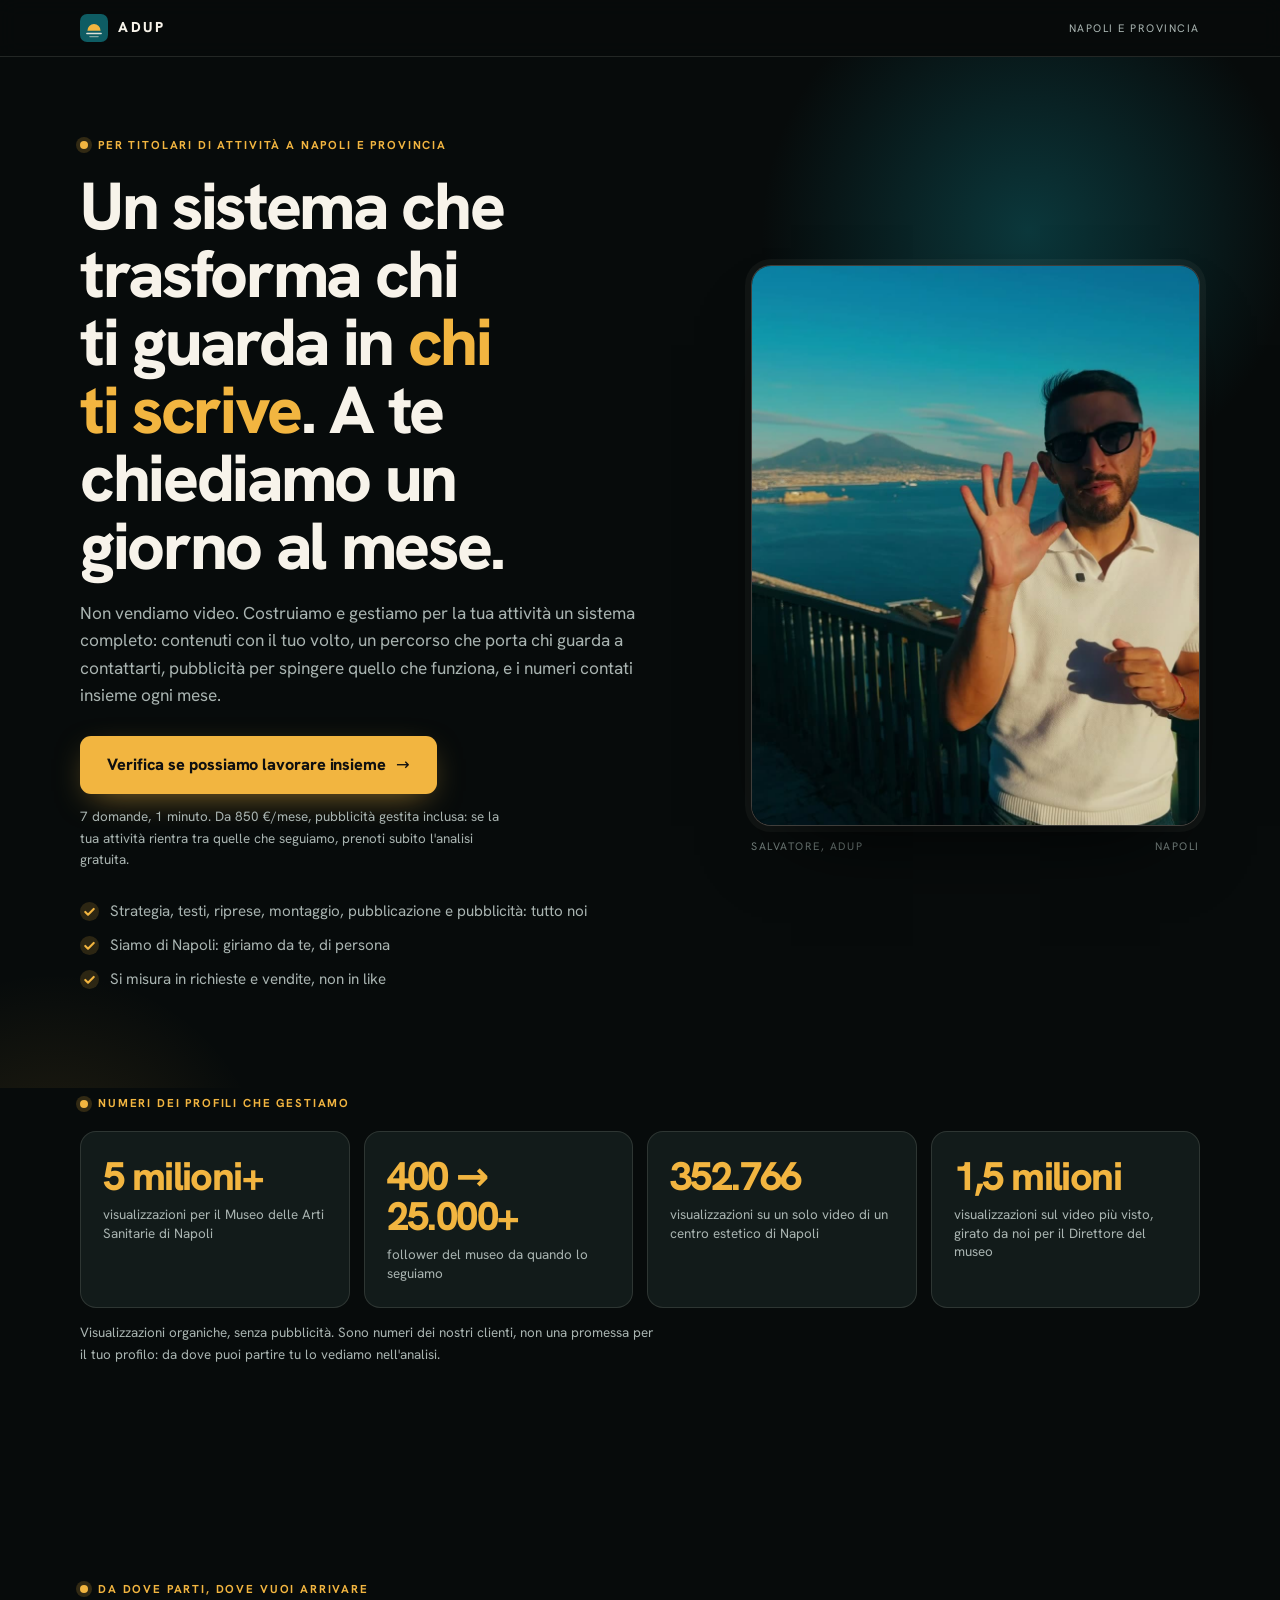
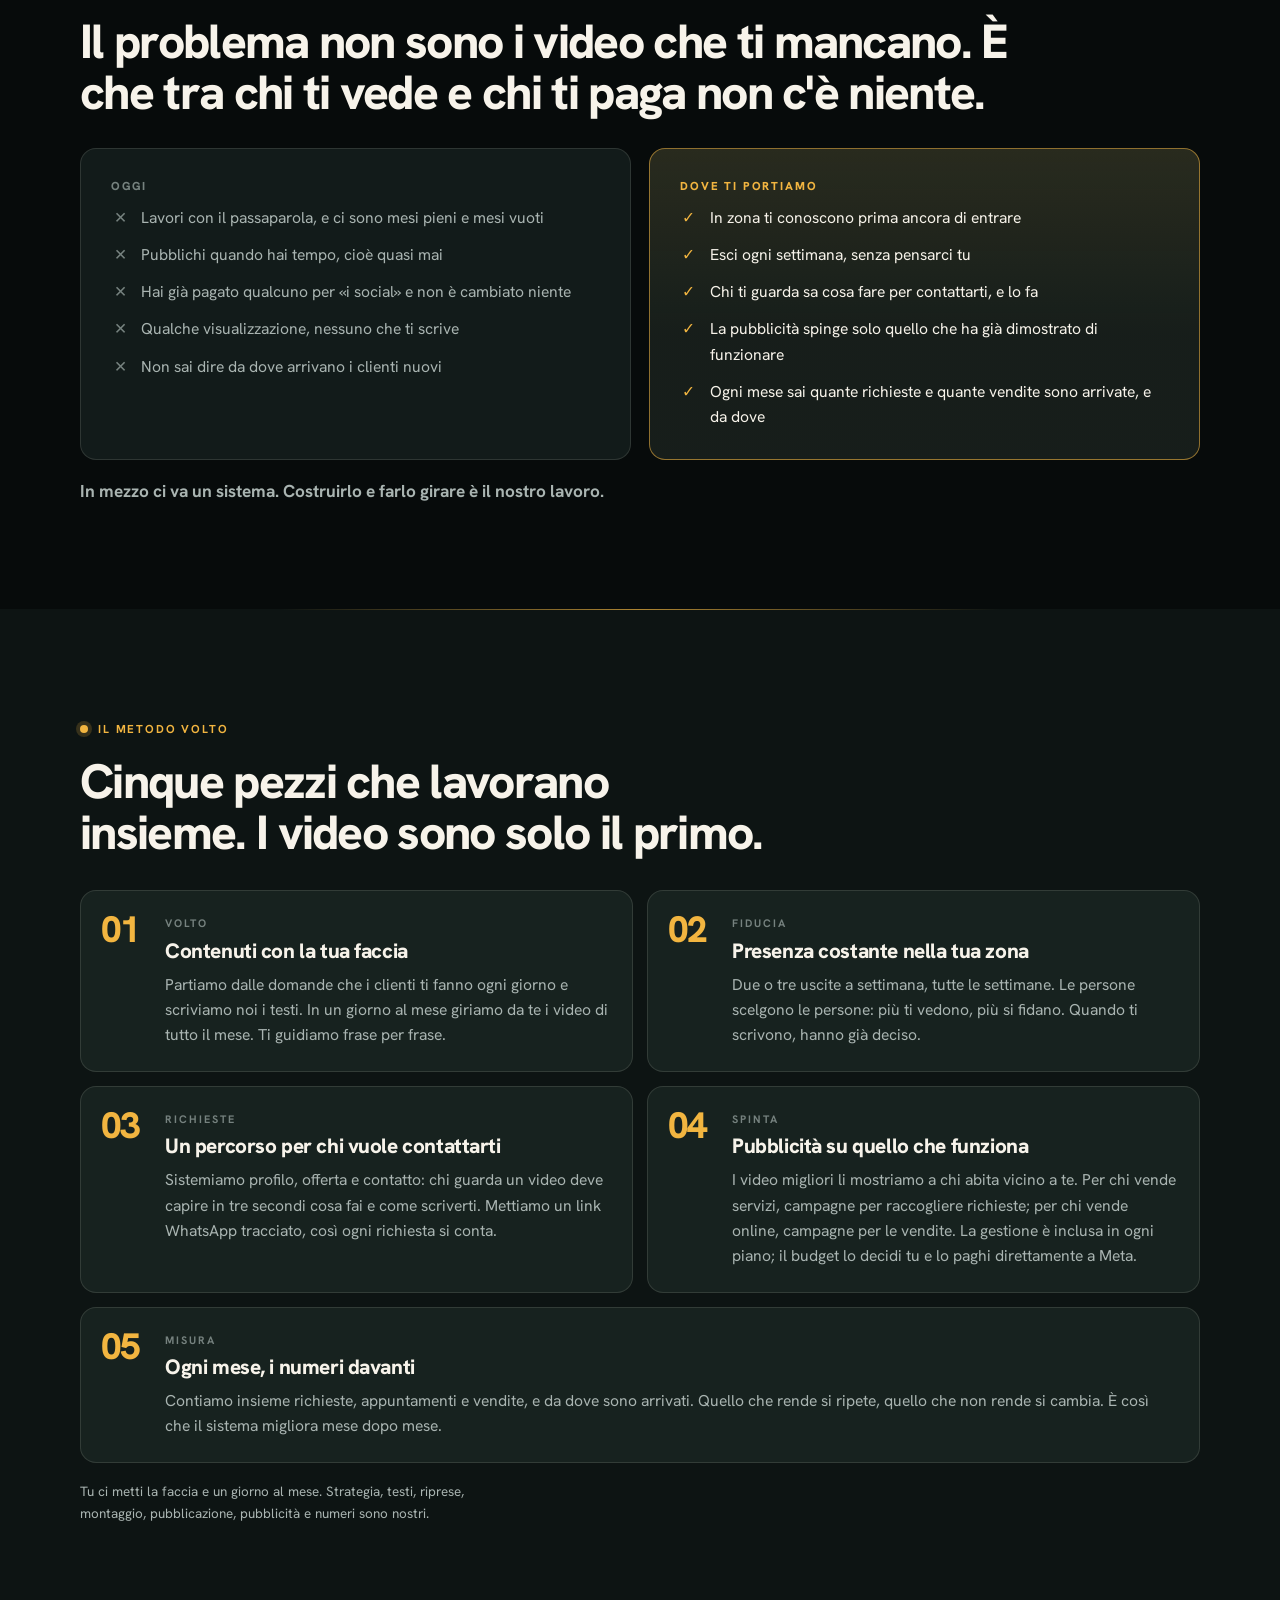
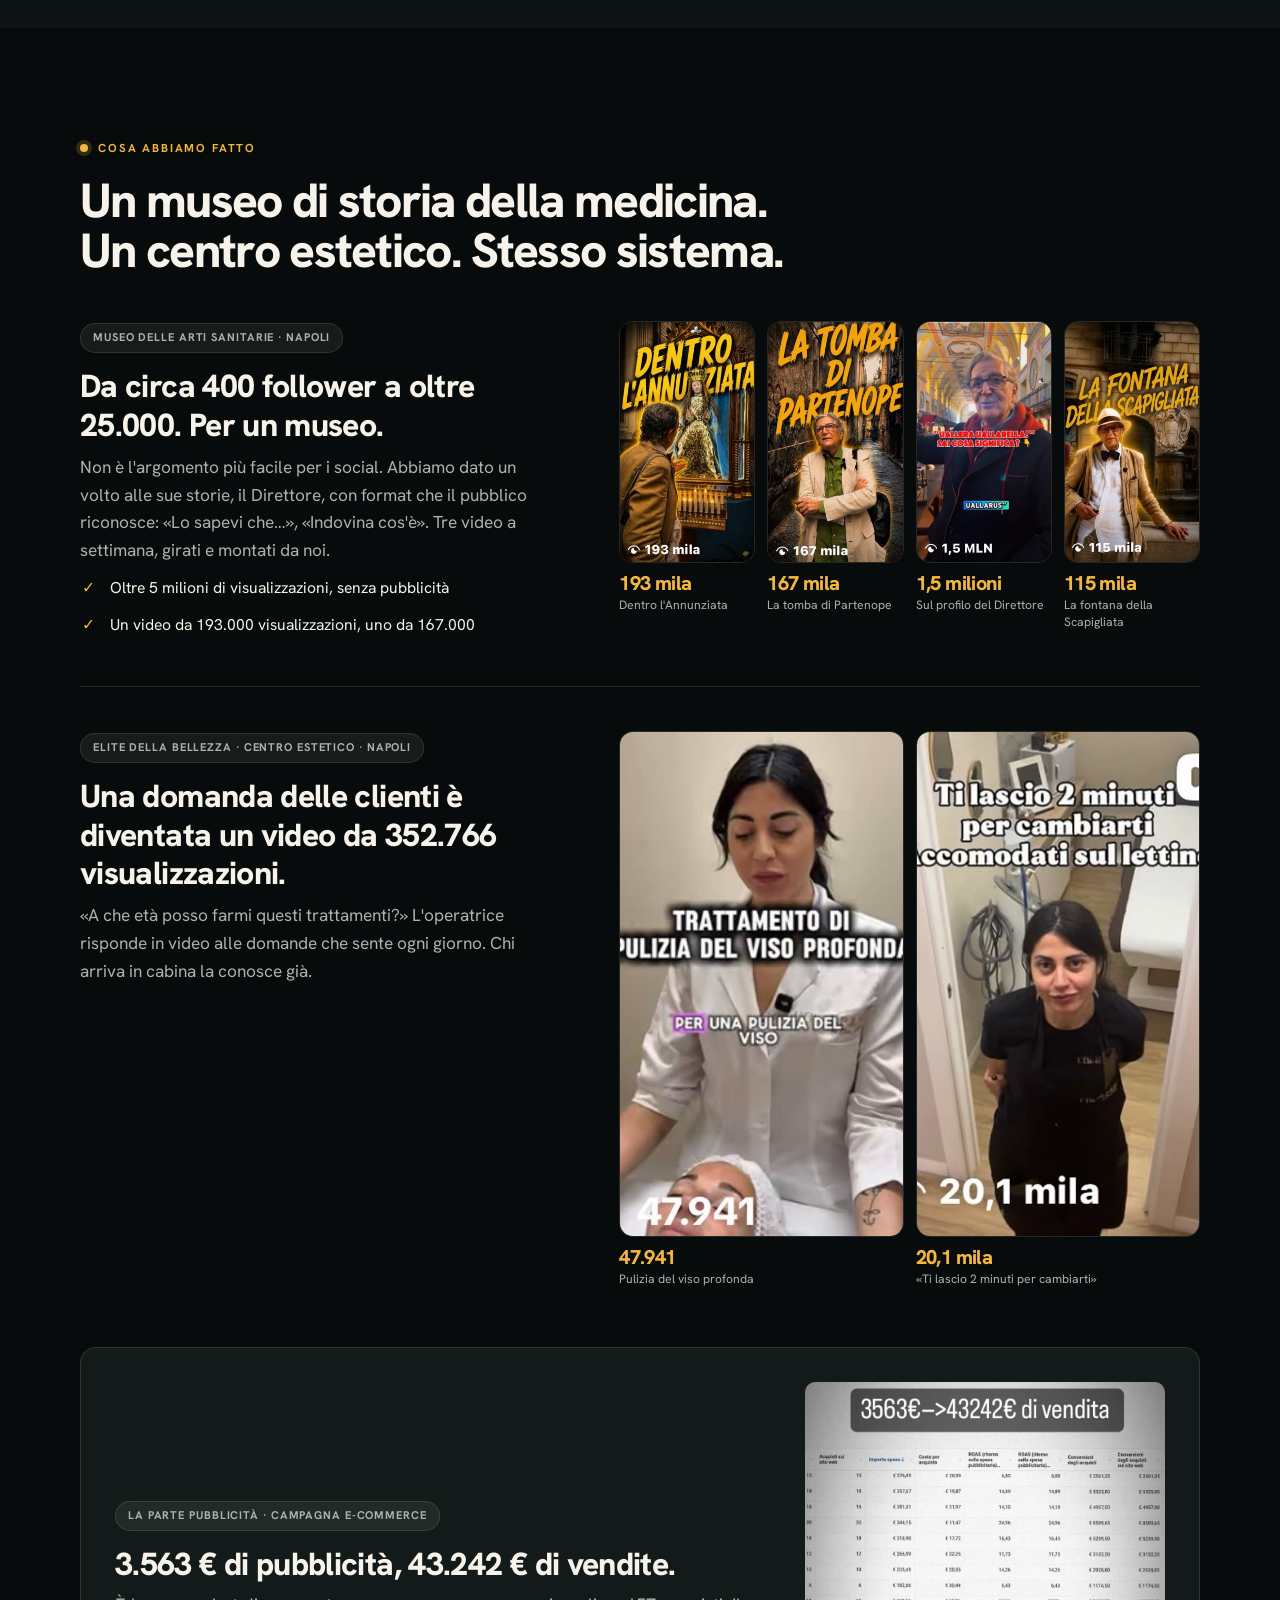
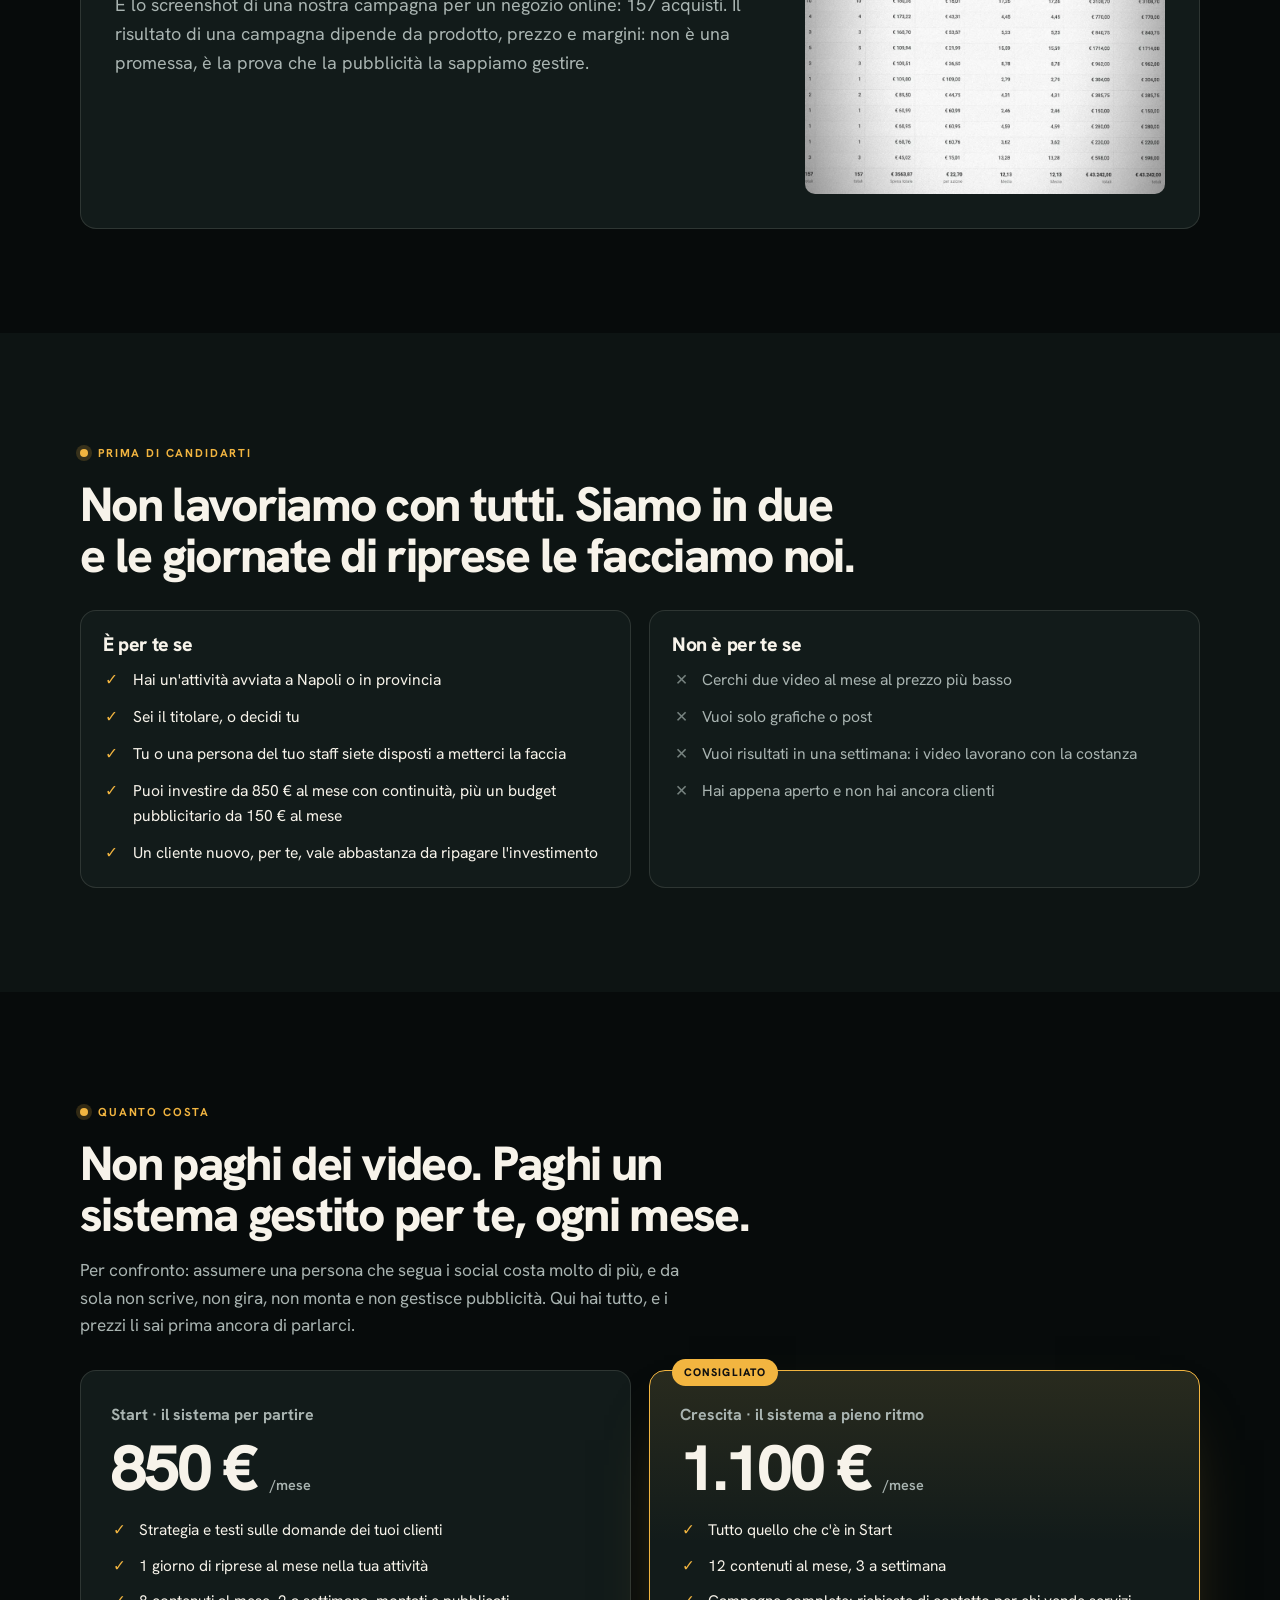
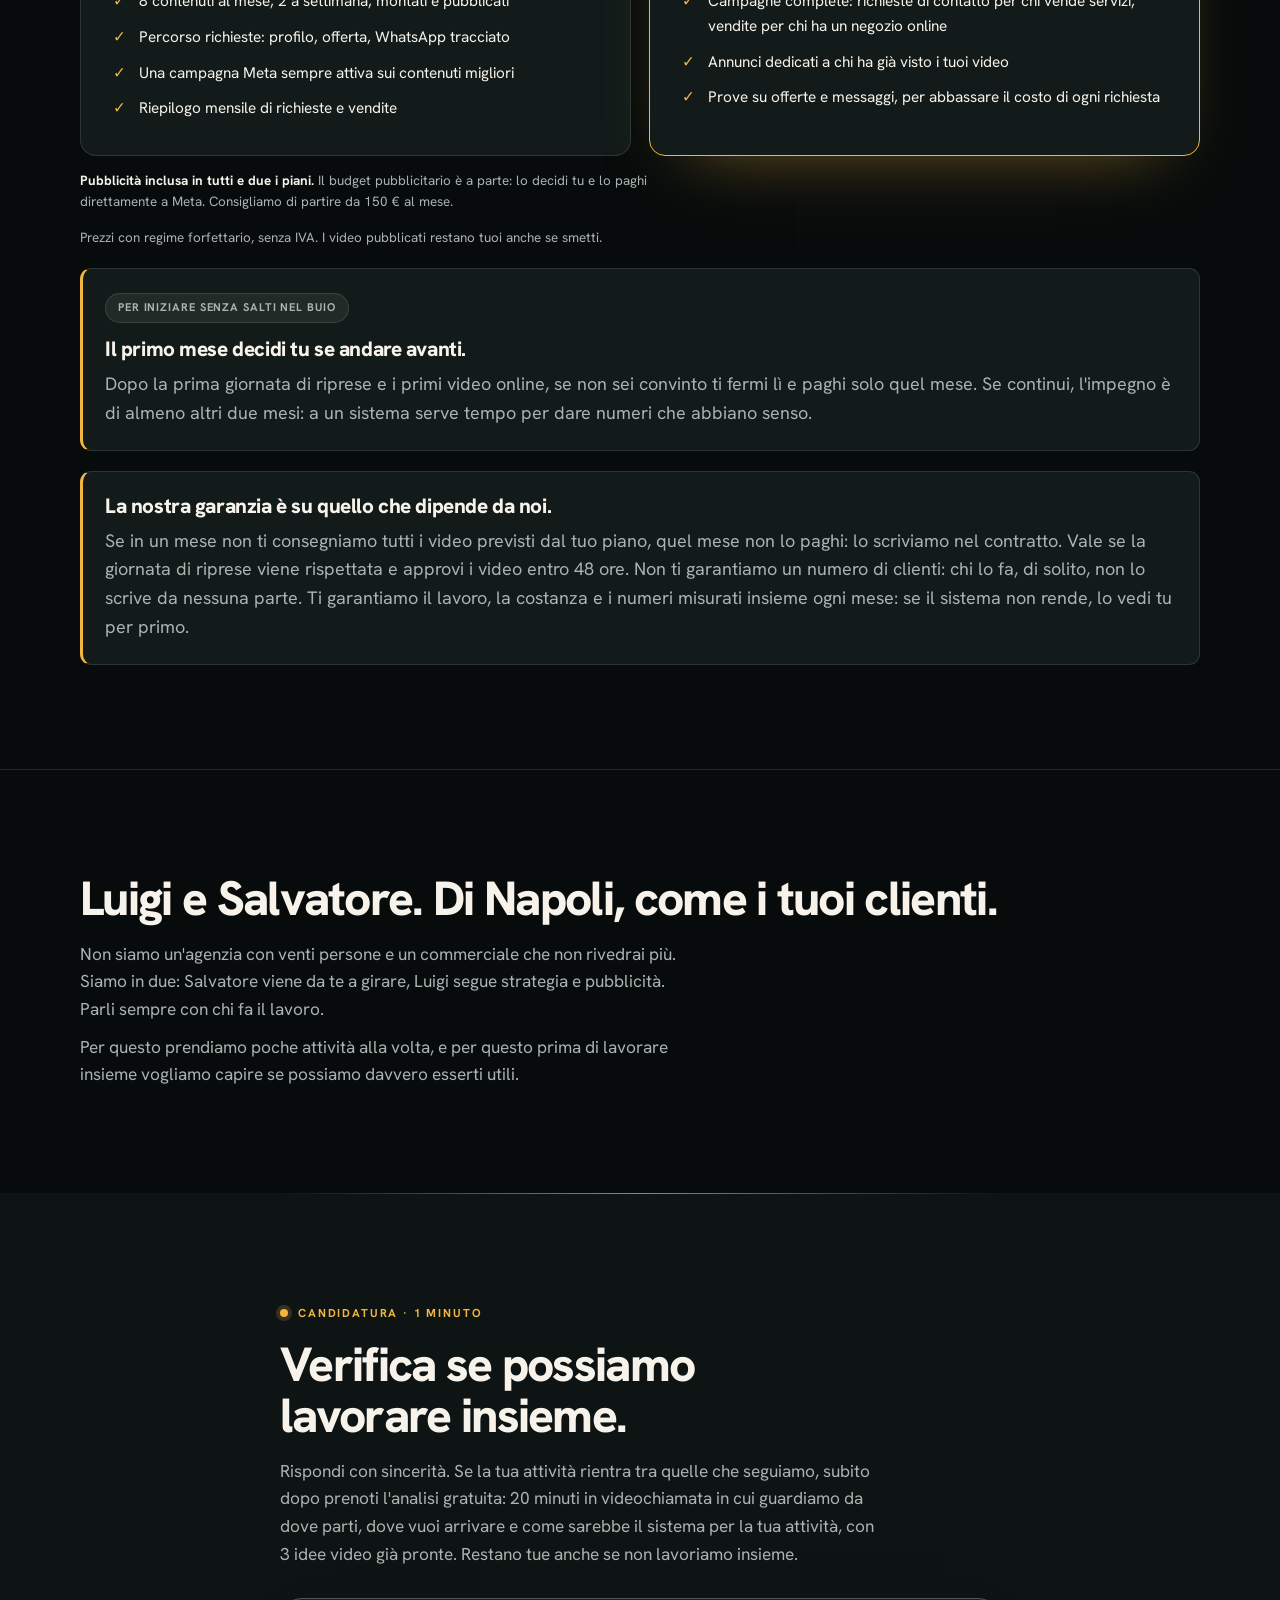
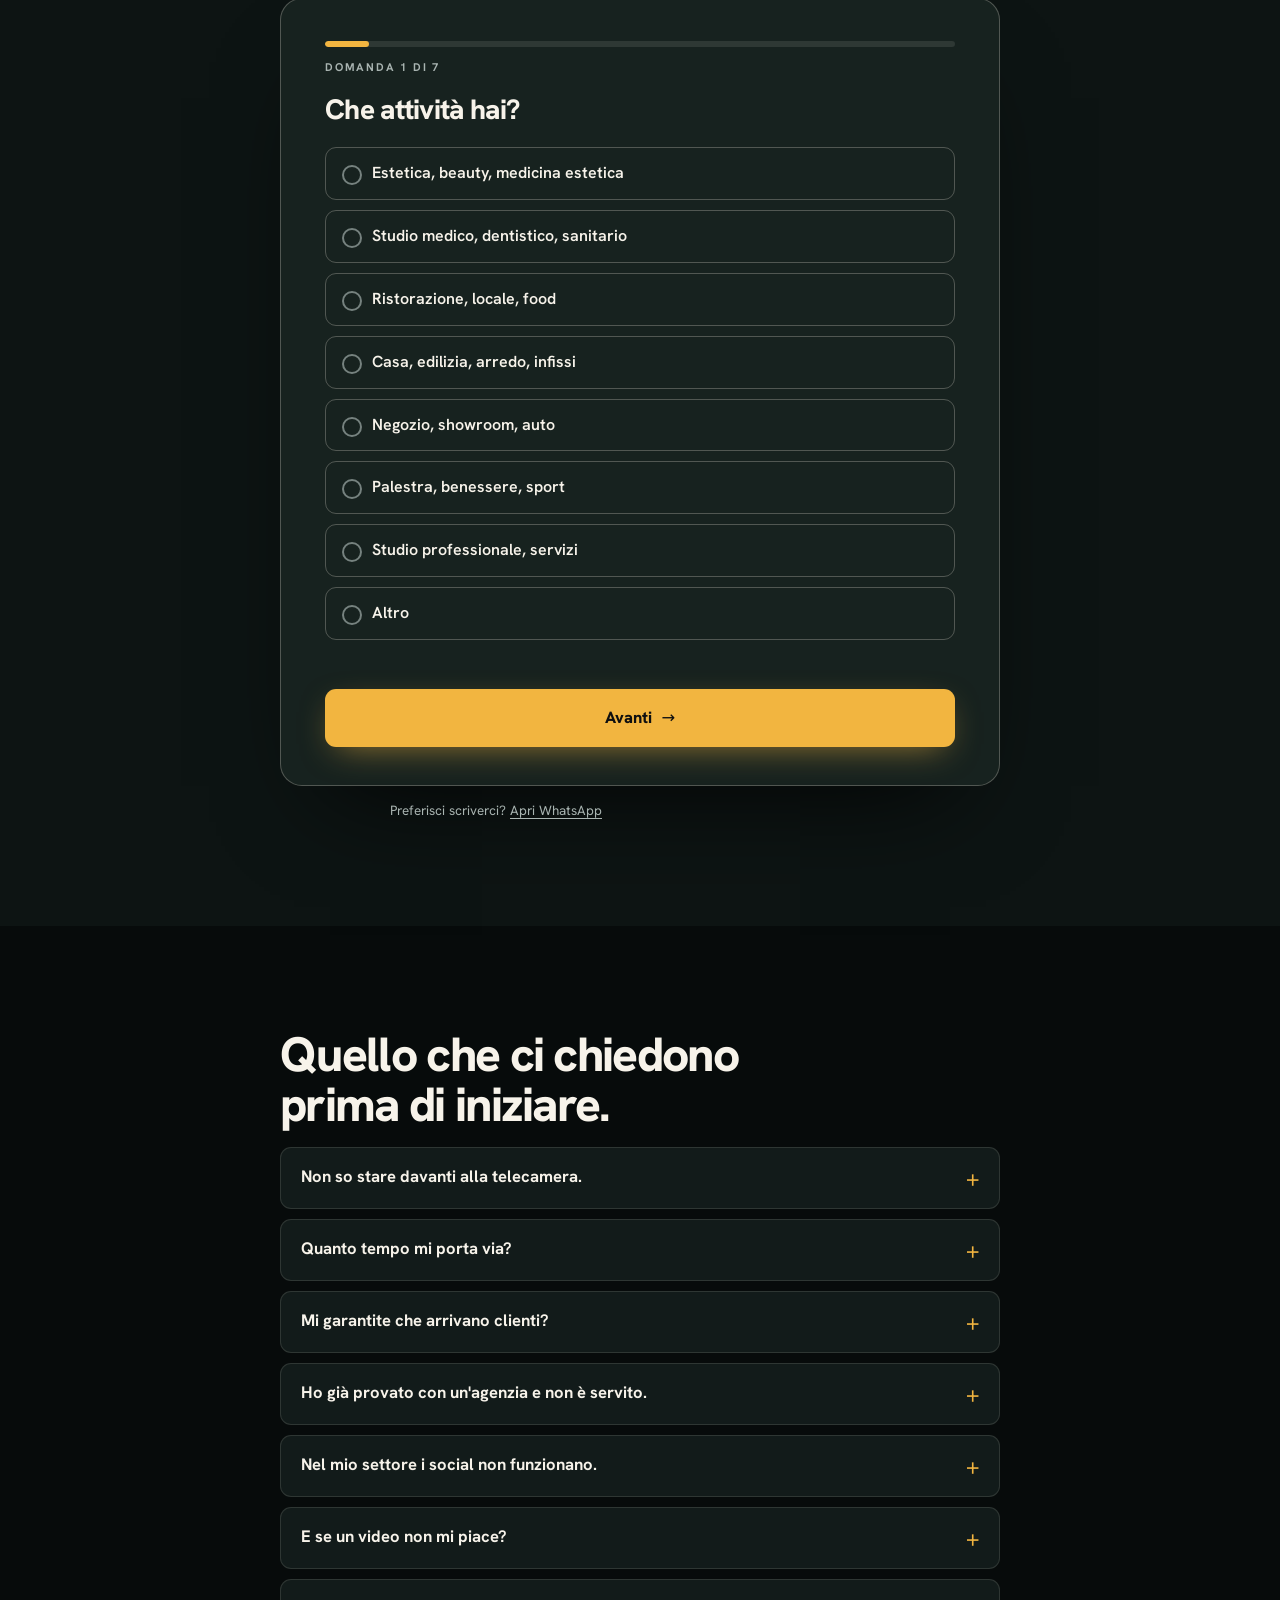
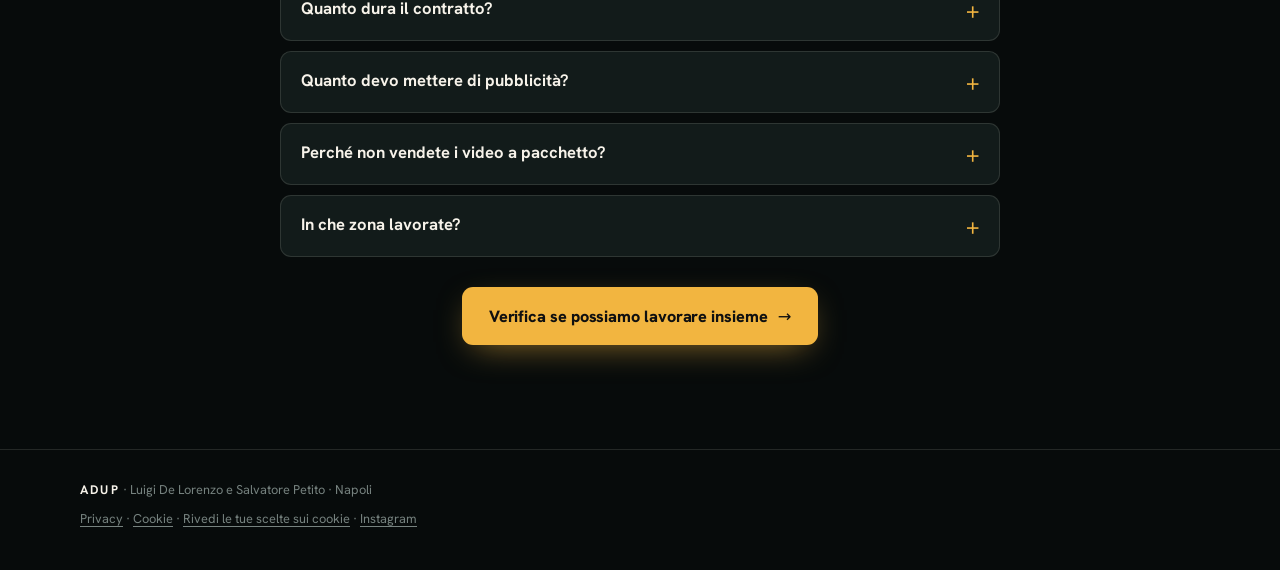
==== candidatura/index.html @ ea6e5944 "Aggiunge la landing di candidatura in /candidatura/ Pagina con modulo a 7 domande, pagina di ringraz" ====
<!doctype html>
<html lang="it">
<head>
<meta charset="utf-8">
<meta name="viewport" content="width=device-width, initial-scale=1, viewport-fit=cover">
<title>ADUP · Il sistema che porta richieste alle attività di Napoli e provincia</title>
<meta name="description" content="Contenuti con il tuo volto, percorso di contatto, pubblicità e numeri ogni mese: un sistema gestito da noi, un giorno al mese da te. Da 850 €/mese.">
<meta name="robots" content="noindex"><!-- pagina per il traffico ads: togli noindex solo se vuoi che compaia su Google -->
<meta name="theme-color" content="#070B0B">
<meta property="og:type" content="website">
<meta property="og:title" content="ADUP · Un sistema che trasforma chi ti guarda in chi ti scrive">
<meta property="og:description" content="Per titolari di attività a Napoli e provincia. Piani da 850 €/mese.">
<meta property="og:image" content="https://adupagencyna.it/candidatura/media/hero.jpg"><!-- aggiornare se cambia l'indirizzo di pubblicazione -->
<link rel="icon" href="media/logo-adup.png">
<link rel="preload" href="fonts/hanken.woff2" as="font" type="font/woff2" crossorigin>
<link rel="stylesheet" href="style.css?v=8">
<script src="adup.js?v=9"></script>
</head>
<body>

<header class="top">
  <div class="wrap">
    <a class="logo" href="#" aria-label="ADUP">
      <svg viewBox="0 0 32 32" aria-hidden="true"><rect width="32" height="32" rx="8" fill="#0E5C63"/><clipPath id="oriz"><rect width="32" height="19"/></clipPath><circle cx="16" cy="19" r="7.5" fill="#F2B540" clip-path="url(#oriz)"/><rect x="7" y="21.5" width="18" height="1.6" rx=".8" fill="#F5F0E4" opacity=".9"/><rect x="10.5" y="25" width="11" height="1.6" rx=".8" fill="#F5F0E4" opacity=".5"/></svg>
      ADUP
    </a>
    <small>Napoli e provincia</small>
  </div>
</header>

<!-- ───────────── HERO ───────────── -->
<section class="hero">
  <div class="wrap hero-griglia">
    <div>
      <span class="occhiello">Per titolari di attività a Napoli e provincia</span>
      <h1>Un sistema che trasforma chi ti guarda in <span class="evid">chi ti scrive</span>. A te chiediamo un giorno al mese.</h1>
      <p class="sotto">Non vendiamo video. Costruiamo e gestiamo per la tua attività un sistema completo: contenuti con il tuo volto, un percorso che porta chi guarda a contattarti, pubblicità per spingere quello che funziona, e i numeri contati insieme ogni mese.</p>
      <a class="btn btn-gold btn-largo" href="#candidatura" data-cta="hero">Verifica se possiamo lavorare insieme</a>
      <p class="micro">7 domande, 1 minuto. Da 850 €/mese, pubblicità gestita inclusa: se la tua attività rientra tra quelle che seguiamo, prenoti subito l'analisi gratuita.</p>
      <ul class="spunte">
        <li>Strategia, testi, riprese, montaggio, pubblicazione e pubblicità: tutto noi</li>
        <li>Siamo di Napoli: giriamo da te, di persona</li>
        <li>Si misura in richieste e vendite, non in like</li>
      </ul>
    </div>
    <div>
      <div class="video-box" id="video-hero">
        <img src="media/hero.jpg" alt="Salvatore di ADUP sul belvedere di Napoli, con il Vesuvio alle spalle" fetchpriority="high" style="object-position:62% 40%">
        <!-- Il pulsante compare solo se in adup.js è indicato VIDEO_HERO (video rimontato) -->
        <button class="video-play" type="button" data-video-config="VIDEO_HERO" aria-label="Guarda come funziona il sistema" hidden>
          <span class="tondo" aria-hidden="true"></span>
          <span class="et">Come funziona, in tre minuti</span>
        </button>
      </div>
      <p class="didascalia"><span>Salvatore, ADUP</span><span>Napoli</span></p>
    </div>
  </div>
</section>

<!-- ───────────── NUMERI ───────────── -->
<section style="padding-top:0">
  <div class="wrap">
    <span class="occhiello">Numeri dei profili che gestiamo</span>
    <div class="numeri">
      <div class="numero"><b>5 milioni+</b><span>visualizzazioni per il Museo delle Arti Sanitarie di Napoli</span></div>
      <div class="numero"><b>400 → 25.000+</b><span>follower del museo da quando lo seguiamo</span></div>
      <div class="numero"><b>352.766</b><span>visualizzazioni su un solo video di un centro estetico di Napoli</span></div>
      <div class="numero"><b>1,5 milioni</b><span>visualizzazioni sul video più visto, girato da noi per il Direttore del museo</span></div>
    </div>
    <p class="nota">Visualizzazioni organiche, senza pubblicità. Sono numeri dei nostri clienti, non una promessa per il tuo profilo: da dove puoi partire tu lo vediamo nell'analisi.</p>
  </div>
</section>

<!-- ───────────── DA A a B ───────────── -->
<section>
  <div class="wrap">
    <span class="occhiello">Da dove parti, dove vuoi arrivare</span>
    <h2>Il problema non sono i video che ti mancano. È che tra chi ti vede e chi ti paga non c'è niente.</h2>
    <div class="ab">
      <div class="card a">
        <h3>Oggi</h3>
        <ul class="lista no">
          <li>Lavori con il passaparola, e ci sono mesi pieni e mesi vuoti</li>
          <li>Pubblichi quando hai tempo, cioè quasi mai</li>
          <li>Hai già pagato qualcuno per «i social» e non è cambiato niente</li>
          <li>Qualche visualizzazione, nessuno che ti scrive</li>
          <li>Non sai dire da dove arrivano i clienti nuovi</li>
        </ul>
      </div>
      <div class="card b">
        <h3>Dove ti portiamo</h3>
        <ul class="lista si">
          <li>In zona ti conoscono prima ancora di entrare</li>
          <li>Esci ogni settimana, senza pensarci tu</li>
          <li>Chi ti guarda sa cosa fare per contattarti, e lo fa</li>
          <li>La pubblicità spinge solo quello che ha già dimostrato di funzionare</li>
          <li>Ogni mese sai quante richieste e quante vendite sono arrivate, e da dove</li>
        </ul>
      </div>
    </div>
    <p class="sotto" style="margin-top:18px"><strong>In mezzo ci va un sistema. Costruirlo e farlo girare è il nostro lavoro.</strong></p>
  </div>
</section>

<!-- ───────────── IL SISTEMA ───────────── -->
<section class="blu">
  <div class="wrap">
    <span class="occhiello">Il Metodo Volto</span>
    <h2>Cinque pezzi che lavorano insieme. I video sono solo il primo.</h2>
    <div class="sistema">
      <div class="card"><small>Volto</small><h3>Contenuti con la tua faccia</h3><p>Partiamo dalle domande che i clienti ti fanno ogni giorno e scriviamo noi i testi. In un giorno al mese giriamo da te i video di tutto il mese. Ti guidiamo frase per frase.</p></div>
      <div class="card"><small>Fiducia</small><h3>Presenza costante nella tua zona</h3><p>Due o tre uscite a settimana, tutte le settimane. Le persone scelgono le persone: più ti vedono, più si fidano. Quando ti scrivono, hanno già deciso.</p></div>
      <div class="card"><small>Richieste</small><h3>Un percorso per chi vuole contattarti</h3><p>Sistemiamo profilo, offerta e contatto: chi guarda un video deve capire in tre secondi cosa fai e come scriverti. Mettiamo un link WhatsApp tracciato, così ogni richiesta si conta.</p></div>
      <div class="card"><small>Spinta</small><h3>Pubblicità su quello che funziona</h3><p>I video migliori li mostriamo a chi abita vicino a te. Per chi vende servizi, campagne per raccogliere richieste; per chi vende online, campagne per le vendite. La gestione è inclusa in ogni piano; il budget lo decidi tu e lo paghi direttamente a Meta.</p></div>
      <div class="card"><small>Misura</small><h3>Ogni mese, i numeri davanti</h3><p>Contiamo insieme richieste, appuntamenti e vendite, e da dove sono arrivati. Quello che rende si ripete, quello che non rende si cambia. È così che il sistema migliora mese dopo mese.</p></div>
    </div>
    <p class="micro" style="margin-top:18px">Tu ci metti la faccia e un giorno al mese. Strategia, testi, riprese, montaggio, pubblicazione, pubblicità e numeri sono nostri.</p>
  </div>
</section>

<!-- ───────────── CASI ───────────── -->
<section>
  <div class="wrap">
    <span class="occhiello">Cosa abbiamo fatto</span>
    <h2>Un museo di storia della medicina. Un centro estetico. Stesso sistema.</h2>

    <div class="caso" style="margin-top:44px">
      <div>
        <span class="tag">Museo delle Arti Sanitarie · Napoli</span>
        <h3 style="font-size:2rem">Da circa 400 follower a oltre 25.000. Per un museo.</h3>
        <p class="sotto" style="margin-top:10px">Non è l'argomento più facile per i social. Abbiamo dato un volto alle sue storie, il Direttore, con format che il pubblico riconosce: «Lo sapevi che…», «Indovina cos'è». Tre video a settimana, girati e montati da noi.</p>
        <ul class="lista si"><li>Oltre 5 milioni di visualizzazioni, senza pubblicità</li><li>Un video da 193.000 visualizzazioni, uno da 167.000</li></ul>
      </div>
      <div class="reel-riga" style="margin-top:0">
        <figure class="reel"><img src="media/IMG_5395.jpg" alt="Screenshot reel del museo, 193 mila visualizzazioni" loading="lazy"><figcaption><b>193 mila</b>Dentro l'Annunziata</figcaption></figure>
        <figure class="reel"><img src="media/IMG_5397.jpg" alt="Screenshot reel del museo, 167 mila visualizzazioni" loading="lazy"><figcaption><b>167 mila</b>La tomba di Partenope</figcaption></figure>
        <figure class="reel"><img src="media/IMG_5398.jpg" alt="Screenshot reel, 1,5 milioni di visualizzazioni" loading="lazy"><figcaption><b>1,5 milioni</b>Sul profilo del Direttore</figcaption></figure>
        <figure class="reel"><img src="media/IMG_5396.jpg" alt="Screenshot reel del museo, 115 mila visualizzazioni" loading="lazy"><figcaption><b>115 mila</b>La fontana della Scapigliata</figcaption></figure>
      </div>
    </div>

    <div class="caso">
      <div>
        <span class="tag">Elite della Bellezza · Centro estetico · Napoli</span>
        <h3 style="font-size:2rem">Una domanda delle clienti è diventata un video da 352.766 visualizzazioni.</h3>
        <p class="sotto" style="margin-top:10px">«A che età posso farmi questi trattamenti?» L'operatrice risponde in video alle domande che sente ogni giorno. Chi arriva in cabina la conosce già.</p>
        <div class="provvisorio" style="margin-top:14px">
          <p><strong>Qui va la prova più importante della pagina:</strong> 2-3 righe firmate da Elisa (nome, attività) su cosa è cambiato in termini di richieste e appuntamenti, meglio ancora un video di 30 secondi, più uno screenshot di messaggi «vi ho visti su Instagram» (nomi coperti).</p>
        </div>
      </div>
      <div class="reel-riga" style="margin-top:0">
        <figure class="reel"><img src="media/IMG_5405.jpg" alt="Screenshot reel centro estetico, 47.941 visualizzazioni" loading="lazy"><figcaption><b>47.941</b>Pulizia del viso profonda</figcaption></figure>
        <figure class="reel"><img src="media/IMG_5399.jpg" alt="Screenshot reel centro estetico, 20,1 mila visualizzazioni" loading="lazy"><figcaption><b>20,1 mila</b>«Ti lascio 2 minuti per cambiarti»</figcaption></figure>
      </div>
    </div>
    <div class="prova-ads">
      <div>
        <span class="tag">La parte pubblicità · campagna e-commerce</span>
        <h3 style="font-size:2rem">3.563 € di pubblicità, 43.242 € di vendite.</h3>
        <p style="margin-top:8px;color:var(--testo-2)">È lo screenshot di una nostra campagna per un negozio online: 157 acquisti. Il risultato di una campagna dipende da prodotto, prezzo e margini: non è una promessa, è la prova che la pubblicità la sappiamo gestire.</p>
      </div>
      <img src="media/ads-1.jpg" alt="Screenshot di Gestione inserzioni: 157 acquisti, 3.563,87 € spesi, 43.242 € di vendite" loading="lazy">
    </div>
  </div>
</section>

<!-- ───────────── PER CHI ───────────── -->
<section style="background:var(--carta-2)">
  <div class="wrap">
    <span class="occhiello">Prima di candidarti</span>
    <h2>Non lavoriamo con tutti. Siamo in due e le giornate di riprese le facciamo noi.</h2>
    <div class="griglia due">
      <div class="card">
        <h3>È per te se</h3>
        <ul class="lista si">
          <li>Hai un'attività avviata a Napoli o in provincia</li>
          <li>Sei il titolare, o decidi tu</li>
          <li>Tu o una persona del tuo staff siete disposti a metterci la faccia</li>
          <li>Puoi investire da 850 € al mese con continuità, più un budget pubblicitario da 150 € al mese</li>
          <li>Un cliente nuovo, per te, vale abbastanza da ripagare l'investimento</li>
        </ul>
      </div>
      <div class="card">
        <h3>Non è per te se</h3>
        <ul class="lista no">
          <li>Cerchi due video al mese al prezzo più basso</li>
          <li>Vuoi solo grafiche o post</li>
          <li>Vuoi risultati in una settimana: i video lavorano con la costanza</li>
          <li>Hai appena aperto e non hai ancora clienti</li>
        </ul>
      </div>
    </div>
  </div>
</section>

<!-- ───────────── OFFERTA ───────────── -->
<section id="offerta">
  <div class="wrap">
    <span class="occhiello">Quanto costa</span>
    <h2>Non paghi dei video. Paghi un sistema gestito per te, ogni mese.</h2>
    <p class="sotto">Per confronto: assumere una persona che segua i social costa molto di più, e da sola non scrive, non gira, non monta e non gestisce pubblicità. Qui hai tutto, e i prezzi li sai prima ancora di parlarci.</p>
    <div class="piani">
      <div class="piano">
        <h3>Start · il sistema per partire</h3>
        <p class="prezzo">850 € <small>/mese</small></p>
        <ul>
          <li>Strategia e testi sulle domande dei tuoi clienti</li>
          <li>1 giorno di riprese al mese nella tua attività</li>
          <li>8 contenuti al mese, 2 a settimana, montati e pubblicati</li>
          <li>Percorso richieste: profilo, offerta, WhatsApp tracciato</li>
          <li>Una campagna Meta sempre attiva sui contenuti migliori</li>
          <li>Riepilogo mensile di richieste e vendite</li>
        </ul>
      </div>
      <div class="piano scelto">
        <span class="badge">Consigliato</span>
        <h3>Crescita · il sistema a pieno ritmo</h3>
        <p class="prezzo">1.100 € <small>/mese</small></p>
        <ul>
          <li>Tutto quello che c'è in Start</li>
          <li>12 contenuti al mese, 3 a settimana</li>
          <li>Campagne complete: richieste di contatto per chi vende servizi, vendite per chi ha un negozio online</li>
          <li>Annunci dedicati a chi ha già visto i tuoi video</li>
          <li>Prove su offerte e messaggi, per abbassare il costo di ogni richiesta</li>
        </ul>
      </div>
    </div>
    <p class="nota"><strong>Pubblicità inclusa in tutti e due i piani.</strong> Il budget pubblicitario è a parte: lo decidi tu e lo paghi direttamente a Meta. Consigliamo di partire da 150 € al mese.</p>
    <p class="nota">Prezzi con regime forfettario, senza IVA. I video pubblicati restano tuoi anche se smetti.</p>

    <div class="primo-mese">
      <span class="tag">Per iniziare senza salti nel buio</span>
      <h3>Il primo mese decidi tu se andare avanti.</h3>
      <p style="margin-top:8px;color:var(--testo-2)">Dopo la prima giornata di riprese e i primi video online, se non sei convinto ti fermi lì e paghi solo quel mese. Se continui, l'impegno è di almeno altri due mesi: a un sistema serve tempo per dare numeri che abbiano senso.</p>
    </div>
    <div class="garanzia">
      <h3>La nostra garanzia è su quello che dipende da noi.</h3>
      <p style="margin-top:8px;color:var(--testo-2)">Se in un mese non ti consegniamo tutti i video previsti dal tuo piano, quel mese non lo paghi: lo scriviamo nel contratto. Vale se la giornata di riprese viene rispettata e approvi i video entro 48 ore. Non ti garantiamo un numero di clienti: chi lo fa, di solito, non lo scrive da nessuna parte. Ti garantiamo il lavoro, la costanza e i numeri misurati insieme ogni mese: se il sistema non rende, lo vedi tu per primo.</p>
    </div>
  </div>
</section>

<!-- ───────────── CHI SIAMO ───────────── -->
<section style="border-top:1px solid var(--filo)">
  <div class="wrap">
    <div class="caso">
      <div class="provvisorio" style="max-width:300px;margin-inline:auto"><p>Qui va una foto di Luigi e Salvatore insieme, al lavoro durante una giornata di riprese.</p></div>
      <div>
        <h2>Luigi e Salvatore. Di Napoli, come i tuoi clienti.</h2>
        <p class="sotto">Non siamo un'agenzia con venti persone e un commerciale che non rivedrai più. Siamo in due: Salvatore viene da te a girare, Luigi segue strategia e pubblicità. Parli sempre con chi fa il lavoro.</p>
        <p class="sotto" style="margin-top:10px">Per questo prendiamo poche attività alla volta, e per questo prima di lavorare insieme vogliamo capire se possiamo davvero esserti utili.</p>
      </div>
    </div>
  </div>
</section>

<!-- ───────────── MODULO ───────────── -->
<section class="scuro" id="candidatura">
  <div class="stretto">
    <span class="occhiello">Candidatura · 1 minuto</span>
    <h2>Verifica se possiamo lavorare insieme.</h2>
    <p class="sotto">Rispondi con sincerità. Se la tua attività rientra tra quelle che seguiamo, subito dopo prenoti l'analisi gratuita: 20 minuti in videochiamata in cui guardiamo da dove parti, dove vuoi arrivare e come sarebbe il sistema per la tua attività, con 3 idee video già pronte. Restano tue anche se non lavoriamo insieme.</p>

    <form class="modulo" id="modulo" novalidate>
      <div class="barra" aria-hidden="true"><i id="barra"></i></div>
      <p class="passo-n" id="passo-n">Domanda 1 di 7</p>

      <fieldset class="attivo" data-nome="attivita">
        <legend>Che attività hai?</legend>
        <div class="opzioni">
          <div class="opz"><input type="radio" name="attivita" id="a1" value="Estetica / beauty / medicina estetica"><label for="a1">Estetica, beauty, medicina estetica</label></div>
          <div class="opz"><input type="radio" name="attivita" id="a2" value="Studio medico / dentistico / sanitario"><label for="a2">Studio medico, dentistico, sanitario</label></div>
          <div class="opz"><input type="radio" name="attivita" id="a3" value="Ristorazione / locale / food"><label for="a3">Ristorazione, locale, food</label></div>
          <div class="opz"><input type="radio" name="attivita" id="a4" value="Casa / edilizia / arredo / infissi"><label for="a4">Casa, edilizia, arredo, infissi</label></div>
          <div class="opz"><input type="radio" name="attivita" id="a5" value="Negozio / showroom / auto"><label for="a5">Negozio, showroom, auto</label></div>
          <div class="opz"><input type="radio" name="attivita" id="a6" value="Palestra / benessere / sport"><label for="a6">Palestra, benessere, sport</label></div>
          <div class="opz"><input type="radio" name="attivita" id="a7" value="Studio professionale / servizi"><label for="a7">Studio professionale, servizi</label></div>
          <div class="opz"><input type="radio" name="attivita" id="a8" value="Altro"><label for="a8">Altro</label></div>
        </div>
      </fieldset>

      <fieldset data-nome="obiettivo">
        <legend>Cosa vuoi ottenere nei prossimi 6 mesi?</legend>
        <p class="aiuto">Scegli la cosa più importante: il sistema si costruisce su questa.</p>
        <div class="opzioni">
          <div class="opz"><input type="radio" name="obiettivo" id="o1" value="Più clienti in sede"><label for="o1">Più clienti che entrano nella mia attività</label></div>
          <div class="opz"><input type="radio" name="obiettivo" id="o2" value="Più richieste e appuntamenti"><label for="o2">Più richieste di preventivo e appuntamenti</label></div>
          <div class="opz"><input type="radio" name="obiettivo" id="o3" value="Vendere online"><label for="o3">Vendere di più online</label></div>
          <div class="opz"><input type="radio" name="obiettivo" id="o4" value="Farmi conoscere in zona"><label for="o4">Farmi conoscere nella mia zona</label></div>
        </div>
      </fieldset>

      <fieldset data-nome="zona">
        <legend>Dove si trova?</legend>
        <p class="aiuto">Le riprese le facciamo di persona, nella tua sede.</p>
        <div class="opzioni">
          <div class="opz"><input type="radio" name="zona" id="z1" value="napoli"><label for="z1">Napoli città</label></div>
          <div class="opz"><input type="radio" name="zona" id="z2" value="provincia"><label for="z2">Provincia di Napoli</label></div>
          <div class="opz"><input type="radio" name="zona" id="z3" value="campania"><label for="z3">Altra provincia della Campania</label></div>
          <div class="opz"><input type="radio" name="zona" id="z4" value="fuori"><label for="z4">Fuori dalla Campania</label></div>
        </div>
      </fieldset>

      <fieldset data-nome="ruolo">
        <legend>Qual è il tuo ruolo?</legend>
        <div class="opzioni">
          <div class="opz"><input type="radio" name="ruolo" id="r1" value="titolare"><label for="r1">Sono il titolare o un socio</label></div>
          <div class="opz"><input type="radio" name="ruolo" id="r2" value="responsabile"><label for="r2">Sono il responsabile e decido io su marketing e fornitori</label></div>
          <div class="opz"><input type="radio" name="ruolo" id="r3" value="dipendente"><label for="r3">Lavoro nell'attività, ma non decido io</label></div>
        </div>
      </fieldset>

      <fieldset data-nome="anni">
        <legend>Da quanto è aperta l'attività?</legend>
        <div class="opzioni">
          <div class="opz"><input type="radio" name="anni" id="n1" value="meno di 1 anno"><label for="n1">Meno di 1 anno</label></div>
          <div class="opz"><input type="radio" name="anni" id="n2" value="1-3 anni"><label for="n2">Da 1 a 3 anni</label></div>
          <div class="opz"><input type="radio" name="anni" id="n3" value="più di 3 anni"><label for="n3">Più di 3 anni</label></div>
        </div>
      </fieldset>

      <fieldset data-nome="investimento">
        <legend>Il sistema parte da 850 € al mese, più il budget pubblicitario che decidi tu. Come ti poni?</legend>
        <p class="aiuto">Meglio saperlo adesso che dopo una telefonata: non facciamo perdere tempo a nessuno.</p>
        <div class="opzioni">
          <div class="opz"><input type="radio" name="investimento" id="i1" value="si"><label for="i1">È un investimento che posso sostenere<small>se il piano mi convince</small></label></div>
          <div class="opz"><input type="radio" name="investimento" id="i4" value="da capire"><label for="i4">Potrei sostenerlo, ma prima devo capire bene cosa ottengo</label></div>
          <div class="opz"><input type="radio" name="investimento" id="i3" value="no"><label for="i3">Al momento è fuori dal mio budget</label></div>
        </div>
      </fieldset>

      <fieldset data-nome="contatti">
        <legend>Ultimo passo: dove ti contattiamo?</legend>
        <p class="aiuto">Ti scrive Salvatore su WhatsApp. Niente call center, niente newsletter.</p>
        <div class="campo"><label for="nome">Nome e cognome</label><input type="text" id="nome" name="nome" autocomplete="name" required></div>
        <div class="campo"><label for="nome_attivita">Nome dell'attività</label><input type="text" id="nome_attivita" name="nome_attivita" autocomplete="organization" required></div>
        <div class="campo"><label for="telefono">Numero WhatsApp</label><input type="tel" id="telefono" name="telefono" autocomplete="tel" inputmode="tel" placeholder="es. 333 1234567" required></div>
        <div class="campo"><label for="profilo">Instagram o TikTok dell'attività <span style="font-weight:400;color:var(--testo-2)">(facoltativo)</span></label><input type="text" id="profilo" name="profilo" placeholder="@nomeattivita" autocapitalize="none"></div>
        <div class="miele" aria-hidden="true"><label>Lascia vuoto <input type="text" name="sito_web" tabindex="-1" autocomplete="off"></label></div>
        <label class="consenso"><input type="checkbox" id="privacy" required><span>Ho letto la <a href="privacy.html" target="_blank" rel="noopener">privacy policy</a> e chiedo di essere ricontattato per l'analisi gratuita.</span></label>
      </fieldset>

      <p class="errore" id="errore" role="alert"></p>
      <div class="azioni">
        <button type="button" class="indietro" id="indietro" hidden>Indietro</button>
        <button type="button" class="btn btn-gold" id="avanti">Avanti</button>
      </div>
    </form>
    <p class="micro" style="text-align:center;margin-top:14px">Preferisci scriverci? <a href="#" data-wa="Ciao! Ho visto la pagina ADUP e vorrei capire se potete seguire la mia attività.">Apri WhatsApp</a></p>
  </div>
</section>

<!-- ───────────── FAQ ───────────── -->
<section>
  <div class="stretto">
    <h2>Quello che ci chiedono prima di iniziare.</h2>
    <details><summary>Non so stare davanti alla telecamera.</summary><p>Quasi nessuno dei nostri clienti lo sapeva fare, all'inizio. Arriviamo con i testi pronti e ti guidiamo frase per frase. Se proprio non vuoi comparire tu, il volto può essere una persona del tuo staff.</p></details>
    <details><summary>Quanto tempo mi porta via?</summary><p>Un giorno di riprese al mese, concordato in anticipo, e pochi minuti a settimana per approvare i video su WhatsApp. Il resto lo facciamo noi.</p></details>
    <details><summary>Mi garantite che arrivano clienti?</summary><p>No, e diffida di chi te lo garantisce: nessuno controlla da solo quante persone entrano nella tua attività. Ti garantiamo quello che dipende da noi, cioè i video consegnati ogni mese, e misuriamo insieme le richieste che arrivano. Se i numeri non ti convincono, dopo il primo mese puoi fermarti senza penali.</p></details>
    <details><summary>Ho già provato con un'agenzia e non è servito.</summary><p>Di solito il problema è questo: grafiche, post fatti da lontano, nessun volto e nessuna costanza. Noi veniamo da te, giriamo video con persone vere e pubblichiamo ogni settimana. E non ci fermiamo ai video: costruiamo il percorso che porta chi guarda a scriverti, e contiamo le richieste ogni mese.</p></details>
    <details><summary>Nel mio settore i social non funzionano.</summary><p>Anche un museo di storia della medicina sembrava un argomento impossibile per i social. I video funzionano quando rispondono alle domande che i clienti fanno davvero: ogni attività ne ha. Nell'analisi ti diciamo onestamente se nel tuo caso ha senso oppure no.</p></details>
    <details><summary>E se un video non mi piace?</summary><p>Ogni video ti arriva su WhatsApp prima di uscire. Se qualcosa non va lo sistemiamo. Senza il tuo ok non si pubblica niente.</p></details>
    <details><summary>Quanto dura il contratto?</summary><p>Dopo il primo mese puoi fermarti senza penali. Se continui, l'impegno è di almeno altri due mesi, perché a un sistema serve tempo per dare numeri che abbiano senso; poi si va avanti mese per mese.</p></details>
    <details><summary>Quanto devo mettere di pubblicità?</summary><p>Lo decidi tu. Per un'attività locale consigliamo di partire da 150 € al mese, circa 5 € al giorno: bastano a far vedere i contenuti migliori a chi abita vicino a te. Li paghi direttamente a Meta, con la tua carta: noi gestiamo le campagne, non tocchiamo il budget. Ogni mese vedi quanto hai speso e cosa è arrivato.</p></details>
    <details><summary>Perché non vendete i video a pacchetto?</summary><p>Perché un video ogni tanto non sposta niente, e ti prenderemmo soldi per nulla. Quello che porta richieste è il sistema: costanza, un percorso chiaro per contattarti, pubblicità sui contenuti che funzionano e numeri controllati ogni mese.</p></details>
    <details><summary>In che zona lavorate?</summary><p>Napoli e provincia. Per il resto della Campania valutiamo caso per caso.</p></details>
    <div style="text-align:center;margin-top:30px"><a class="btn btn-gold btn-largo" href="#candidatura" data-cta="faq">Verifica se possiamo lavorare insieme</a></div>
  </div>
</section>

<footer>
  <div class="wrap">
    <p><strong>ADUP</strong> · Luigi De Lorenzo e Salvatore Petito · Napoli</p>
    <p><a href="privacy.html">Privacy</a> · <a href="cookie.html">Cookie</a> · <a href="#" data-preferenze>Rivedi le tue scelte sui cookie</a> · <a href="https://www.instagram.com/adupagency" rel="noopener">Instagram</a></p>
  </div>
</footer>

<div class="fissa" id="fissa"><a class="btn btn-gold" href="#candidatura" data-cta="barra">Verifica se possiamo lavorare insieme</a></div>

<!-- Banner cookie: compare solo se è configurato il Pixel (ADUP_CONFIG.PIXEL_ID) -->
<div class="cookie" id="cookie" role="dialog" aria-label="Cookie">
  <button class="chiudi" type="button" aria-label="Chiudi e rifiuta">×</button>
  <p><strong style="color:var(--testo)">Cookie.</strong> Usiamo solo strumenti tecnici. Con il tuo consenso attiviamo anche il Pixel di Meta, che ci serve a misurare la pubblicità e a mostrarti annunci ADUP. Se chiudi o rifiuti non viene attivato. <a href="cookie.html">Cookie policy</a></p>
  <div class="azioni">
    <button class="btn btn-linea" type="button" data-cookie="no">Rifiuta</button>
    <button class="btn btn-linea" type="button" data-cookie="si">Accetta</button>
  </div>
</div>

<script>
(function () {
  var C = window.ADUP_CONFIG, A = window.ADUP;

  /* Video: si carica solo al tocco, con audio */
  document.querySelectorAll(".video-play").forEach(function (b) {
    var sorgente = C[b.getAttribute("data-video-config")] || "";
    if (!sorgente) { b.parentNode.classList.add("solo-foto"); return; }
    b.setAttribute("data-video", sorgente); b.hidden = false;
    b.addEventListener("click", function () {
      var box = b.parentNode, v = document.createElement("video");
      v.src = b.getAttribute("data-video"); v.controls = true; v.playsInline = true; v.autoplay = true;
      v.setAttribute("playsinline", "");
      box.innerHTML = ""; box.appendChild(v);
      var p = v.play(); if (p && p.catch) p.catch(function () {});
      A.evento("VideoAvviato", { video: v.src.split("/").pop() }, true);
      v.addEventListener("ended", function () { A.evento("VideoCompletato", { video: v.src.split("/").pop() }, true); });
    });
  });

  /* CTA e barra fissa */
  document.querySelectorAll("[data-cta]").forEach(function (el) {
    el.addEventListener("click", function () { A.evento("ClicCandidatura", { posizione: el.getAttribute("data-cta") }, true); });
  });
  var fissa = document.getElementById("fissa"), sezModulo = document.getElementById("candidatura");
  function aggiornaFissa() {
    var r = sezModulo.getBoundingClientRect();
    var inVista = r.top < window.innerHeight && r.bottom > 0;
    fissa.classList.toggle("su", window.scrollY > 500 && !inVista);
  }
  window.addEventListener("scroll", aggiornaFissa, { passive: true }); aggiornaFissa();

  /* Modulo a passi */
  var form = document.getElementById("modulo"), passi = [].slice.call(form.querySelectorAll("fieldset")),
      i = 0, avanti = document.getElementById("avanti"), indietro = document.getElementById("indietro"),
      errore = document.getElementById("errore"), avviato = false, inviando = false;

  function mostra(n) {
    i = n;
    passi.forEach(function (p, k) { p.classList.toggle("attivo", k === i); });
    document.getElementById("barra").style.width = Math.round((i / passi.length) * 100 + 100 / passi.length / 2) + "%";
    document.getElementById("passo-n").textContent = "Domanda " + (i + 1) + " di " + passi.length;
    indietro.hidden = i === 0;
    avanti.textContent = i === passi.length - 1 ? "Invia la candidatura" : "Avanti";
    errore.textContent = "";
  }
  function valore(nome) { var el = form.querySelector('input[name="' + nome + '"]:checked'); return el ? el.value : ""; }
  function campo(id) { return document.getElementById(id).value.trim(); }

  function valida() {
    var nome = passi[i].getAttribute("data-nome");
    if (nome !== "contatti") { if (!valore(nome)) { errore.textContent = "Scegli una risposta per continuare."; return false; } return true; }
    if (campo("nome").length < 3) { errore.textContent = "Scrivi nome e cognome."; return false; }
    if (campo("nome_attivita").length < 2) { errore.textContent = "Scrivi il nome dell'attività."; return false; }
    var tel = campo("telefono").replace(/[^\d+]/g, "");
    if (tel.replace(/\D/g, "").length < 9 || tel.replace(/\D/g, "").length > 14) { errore.textContent = "Controlla il numero WhatsApp."; return false; }
    if (!document.getElementById("privacy").checked) { errore.textContent = "Serve il consenso per ricontattarti."; return false; }
    return true;
  }

  /* Classi: A = in target pieno · B = da valutare · FUORI = non in target */
  function classe(d) {
    if (d.ruolo === "dipendente" || d.zona === "fuori" || d.investimento === "no") return "FUORI";
    if (d.investimento === "si" && (d.zona === "napoli" || d.zona === "provincia") && d.anni !== "meno di 1 anno") return "A";
    return "B";
  }

  function invia() {
    if (inviando) return; inviando = true; avanti.disabled = true; avanti.textContent = "Invio in corso…";
    var d = {
      attivita: valore("attivita"), zona: valore("zona"), ruolo: valore("ruolo"), anni: valore("anni"),
      investimento: valore("investimento"), obiettivo: valore("obiettivo"), nome: campo("nome"), nome_attivita: campo("nome_attivita"),
      telefono: campo("telefono"), profilo: campo("profilo")
    };
    d.classe = classe(d);
    d.data = new Date().toISOString();
    d.pagina = location.pathname;
    var utm = A.utm(); for (var k in utm) d[k] = utm[k];
    var bot = form.querySelector('input[name="sito_web"]').value !== "";

    /* Eventi: "Lead" SOLO per candidature in target, così Meta impara da chi può comprare */
    if (!bot) {
      if (d.classe === "FUORI") A.evento("CandidaturaFuoriTarget", { motivo: d.investimento === "no" ? "budget" : d.zona === "fuori" ? "zona" : "ruolo" }, true);
      else A.evento("Lead", { content_name: "candidatura", content_category: d.classe });
    }

    /* Dati minimi per la pagina di ringraziamento (restano nel browser, niente dati personali nell'URL) */
    var inviato = !!C.FORM_ENDPOINT;   /* con mode no-cors la risposta non è leggibile: si considera fallito solo l'errore di rete */
    function vai() {
      try { sessionStorage.setItem("adup_cand", JSON.stringify({ classe: d.classe, nome: d.nome.split(" ")[0], attivita: d.nome_attivita, settore: d.attivita, obiettivo: d.obiettivo, investimento: d.investimento, inviato: inviato })); } catch (e) {}
      location.href = "grazie.html?esito=" + (d.classe === "FUORI" ? "no" : "ok");
    }
    if (bot || !C.FORM_ENDPOINT) { setTimeout(vai, 350); return; }
    var corpo = new URLSearchParams(d);
    var timer = setTimeout(vai, 8000);
    fetch(C.FORM_ENDPOINT, { method: "POST", mode: "no-cors", body: corpo, keepalive: true })
      .catch(function () { inviato = false; })
      .then(function () { clearTimeout(timer); vai(); });
  }

  avanti.addEventListener("click", function () {
    if (!valida()) return;
    if (i === passi.length - 1) invia(); else { mostra(i + 1); passi[i].scrollIntoView({ block: "nearest" }); }
  });
  indietro.addEventListener("click", function () { if (i > 0) mostra(i - 1); });
  form.addEventListener("submit", function (e) { e.preventDefault(); avanti.click(); });
  /* Invio nei campi di testo = Avanti. Con le frecce della tastiera non si avanza da soli: si conferma con Avanti */
  var daTastiera = false;
  form.addEventListener("keydown", function (e) {
    if (/^Arrow/.test(e.key)) daTastiera = true;
    if (e.key === "Enter" && e.target.tagName === "INPUT" && e.target.type !== "checkbox") { e.preventDefault(); avanti.click(); }
  });
  form.addEventListener("pointerdown", function () { daTastiera = false; });
  form.addEventListener("change", function (e) {
    if (e.target.type !== "radio") return;
    if (!avviato) { avviato = true; A.evento("AvvioCandidatura", {}, true); }
    if (daTastiera) return;
    var k = i;   /* avanza da solo, ma solo se nel frattempo la persona non ha già cambiato passo */
    setTimeout(function () { if (i === k && i < passi.length - 1 && valore(passi[k].getAttribute("data-nome"))) mostra(k + 1); }, 220);
  });
  mostra(0);
})();
</script>
</body>
</html>
---- candidatura/style.css ----
/* ADUP — landing candidatura · tema scuro
   Fondo notte, testo chiaro, un solo accento (oro ADUP). Titoli pesanti in Hanken Grotesk. */
@font-face{font-family:"Hanken Grotesk";font-style:normal;font-weight:100 900;font-display:swap;src:url(fonts/hanken.woff2) format("woff2")}

:root{
  --fondo:#070B0B; --fondo-2:#0D1413; --pannello:#121B1A; --pannello-2:#17221F;
  --bordo:rgba(245,240,228,.12); --bordo-forte:rgba(245,240,228,.26);
  --chiaro:#F7F3EA; --chiaro-2:#A9B4B1; --chiaro-3:#76827F;
  --gold:#F2B540; --gold-scuro:#DDA22C; --amalfi:#0E5C63; --amalfi-luce:#3FB7BF; --terracotta:#E58A5A; --errore:#FF8A66;
  --sans:"Hanken Grotesk",system-ui,-apple-system,"Segoe UI",sans-serif;
  --r:16px; --r-s:11px;
  /* alias usati negli stili in linea delle pagine */
  --carta:var(--fondo); --carta-2:var(--fondo-2); --ink:var(--chiaro); --ink-2:var(--chiaro-2);
  --testo:var(--chiaro); --testo-2:var(--chiaro-2); --filo:var(--bordo); --linea:var(--bordo);
  --notte:#070B0B; --crema:var(--chiaro); --sabbia:var(--fondo); --bianco:#fff;
}
*{box-sizing:border-box;margin:0;padding:0}
html{scroll-behavior:smooth;-webkit-text-size-adjust:100%;background:var(--fondo)}
body{font-family:var(--sans);background:var(--fondo);color:var(--chiaro);font-size:17px;line-height:1.6;-webkit-font-smoothing:antialiased;text-rendering:optimizeLegibility;padding-bottom:76px}
img,video{max-width:100%;display:block}
a{color:inherit;text-underline-offset:3px;text-decoration-thickness:1px}
.wrap{width:min(1120px,100% - 40px);margin-inline:auto}
.stretto{width:min(720px,100% - 40px);margin-inline:auto}
section{padding:64px 0;position:relative}
[hidden]{display:none!important}

/* ── Tipografia ── */
h1,h2,h3,legend,summary,.prezzo,.numero b{font-variant-numeric:lining-nums}
h1,h2{font-weight:800;letter-spacing:-.035em;text-wrap:balance}
h1{font-size:clamp(2.3rem,9.2vw,4.6rem);line-height:1.02}
h2{font-size:clamp(1.8rem,6.4vw,3rem);line-height:1.06;margin-bottom:16px}
h3{font-weight:800;font-size:1.22rem;line-height:1.2;letter-spacing:-.02em}
p + p{margin-top:12px}
strong,b{font-weight:700}
.evid{color:var(--gold);background:none;font-style:normal}
.occhiello{display:inline-flex;align-items:center;gap:10px;font-size:.72rem;font-weight:700;letter-spacing:.16em;text-transform:uppercase;color:var(--gold);margin-bottom:18px}
.occhiello::before{content:"";width:8px;height:8px;border-radius:50%;background:var(--gold);box-shadow:0 0 0 4px rgba(242,181,64,.18);flex:none}
.sotto{color:var(--chiaro-2);font-size:1.08rem;max-width:60ch}
.micro{font-size:.84rem;color:var(--chiaro-2);margin-top:12px;max-width:54ch}
.nota{font-size:.84rem;color:var(--chiaro-2);margin-top:14px;max-width:72ch}
.nota strong{color:var(--chiaro)}
/* sezioni alternate */
.scuro,.blu{background:var(--fondo-2);color:var(--chiaro)}
.scuro::before,.blu::before{content:"";position:absolute;left:50%;top:0;width:min(720px,80%);height:1px;transform:translateX(-50%);background:linear-gradient(90deg,transparent,rgba(242,181,64,.7),transparent)}

/* ── Barra alta ── */
.top{padding:14px 0;border-bottom:1px solid var(--bordo);background:rgba(7,11,11,.86);backdrop-filter:blur(10px);position:sticky;top:0;z-index:30}
.top .wrap{display:flex;align-items:center;justify-content:space-between;gap:12px}
.logo{display:flex;align-items:center;gap:10px;font-weight:800;letter-spacing:.18em;font-size:.9rem;color:var(--chiaro);text-decoration:none}
.logo svg{width:28px;height:28px;flex:none}
.top small{font-size:.68rem;letter-spacing:.14em;text-transform:uppercase;color:var(--chiaro-2);text-align:right;line-height:1.5}

/* ── Bottoni ── */
.btn{display:inline-flex;align-items:center;justify-content:center;gap:10px;min-height:58px;padding:16px 26px;border-radius:var(--r-s);border:1px solid transparent;font:inherit;font-weight:800;font-size:1.02rem;letter-spacing:-.005em;text-decoration:none;cursor:pointer;text-align:center;line-height:1.2;transition:background .15s ease,transform .12s ease,box-shadow .2s ease,border-color .15s ease}
.btn:active{transform:translateY(1px)}
.btn-gold{background:var(--gold);color:#101010;box-shadow:0 10px 34px -12px rgba(242,181,64,.65)}
.btn-gold::after{content:"→";font-weight:500;transition:transform .15s ease}
.btn-gold:hover{background:#FFC658;box-shadow:0 14px 40px -12px rgba(242,181,64,.85)}
.btn-gold:hover::after{transform:translateX(4px)}
.btn-linea,.btn-wa{background:transparent;border-color:var(--bordo-forte);color:var(--chiaro)}
.btn-linea:hover,.btn-wa:hover{border-color:var(--chiaro);background:rgba(245,240,228,.06)}
.btn-largo{width:100%}
:focus-visible{outline:2px solid var(--gold);outline-offset:3px}

/* ── Apertura ── */
.hero{padding:40px 0 60px;overflow:hidden}
.hero::before{content:"";position:absolute;inset:-20% -10% auto auto;width:70vw;height:70vw;max-width:760px;max-height:760px;background:radial-gradient(closest-side,rgba(14,92,99,.55),transparent 70%);pointer-events:none}
.hero::after{content:"";position:absolute;left:-20%;bottom:-40%;width:60vw;height:60vw;max-width:620px;max-height:620px;background:radial-gradient(closest-side,rgba(242,181,64,.12),transparent 70%);pointer-events:none}
.hero .wrap{position:relative;z-index:1}
.hero-griglia{display:grid;gap:36px}
.hero h1{margin-bottom:20px}
.hero .sotto{margin-bottom:26px}
.spunte{list-style:none;margin:28px 0 0;display:grid;gap:10px;font-size:.95rem;color:var(--chiaro-2)}
.spunte li{padding-left:30px;position:relative}
.spunte li::before{content:"";position:absolute;left:0;top:.2em;width:19px;height:19px;border-radius:50%;background:rgba(242,181,64,.16) url("data:image/svg+xml,%3Csvg xmlns='http://www.w3.org/2000/svg' viewBox='0 0 18 18'%3E%3Cpath d='M5 9.4l2.6 2.6L13 6.6' fill='none' stroke='%23F2B540' stroke-width='2' stroke-linecap='round' stroke-linejoin='round'/%3E%3C/svg%3E") center/contain no-repeat}

.video-box{position:relative;width:100%;aspect-ratio:9/16;overflow:hidden;background:#000;border-radius:20px;border:1px solid var(--bordo-forte);box-shadow:0 40px 80px -40px rgba(0,0,0,.9),0 0 0 6px rgba(245,240,228,.04)}
.video-box.solo-foto{aspect-ratio:4/5}
.video-box video,.video-box img{width:100%;height:100%;object-fit:cover}
.video-play{position:absolute;inset:0;display:flex;align-items:flex-end;justify-content:center;padding:20px;border:0;background:linear-gradient(transparent 50%,rgba(0,0,0,.78));color:#fff;font:inherit;font-weight:700;cursor:pointer;width:100%}
.video-play .tondo{width:78px;height:78px;border-radius:50%;background:var(--gold);display:grid;place-items:center;position:absolute;top:50%;left:50%;transform:translate(-50%,-50%);box-shadow:0 0 0 10px rgba(242,181,64,.22)}
.video-play .tondo::after{content:"";border-left:20px solid #101010;border-top:12px solid transparent;border-bottom:12px solid transparent;margin-left:6px}
.video-play span.et{font-size:.8rem;letter-spacing:.1em;text-transform:uppercase}
.didascalia{font-size:.68rem;letter-spacing:.14em;text-transform:uppercase;color:var(--chiaro-3);margin-top:12px;display:flex;justify-content:space-between;gap:12px}

/* ── Numeri ── */
.numeri{display:grid;grid-template-columns:1fr 1fr;gap:12px}
.numero{background:var(--pannello);border:1px solid var(--bordo);border-radius:var(--r);padding:18px 16px}
.numero b{display:block;font-weight:800;font-size:clamp(1.55rem,6.6vw,2.5rem);letter-spacing:-.04em;line-height:1;color:var(--gold)}
.numero span{font-size:.84rem;color:var(--chiaro-2);display:block;margin-top:10px;line-height:1.4}

/* ── Liste ── */
.lista{list-style:none;margin-top:10px;display:grid;gap:12px}
.lista li{padding-left:30px;position:relative;font-size:.98rem}
.lista.si li::before{content:"✓";position:absolute;left:2px;color:var(--gold);font-weight:800}
.lista.no li{color:var(--chiaro-2)}
.lista.no li::before{content:"✕";position:absolute;left:3px;color:var(--chiaro-3);font-weight:700}

/* ── Card ── */
.card{background:var(--pannello);border:1px solid var(--bordo);border-radius:var(--r);padding:22px}
.card h3{margin-bottom:8px}
.card p{color:var(--chiaro-2);font-size:.98rem}
.scuro .card,.blu .card{background:var(--pannello-2)}
.griglia{display:grid;gap:14px;margin-top:28px}
.passo{display:inline-grid;place-items:center;width:38px;height:38px;border-radius:50%;background:var(--gold);color:#101010;font-weight:800;margin-bottom:12px}

/* ── Da A a B ── */
.ab{display:grid;gap:14px;margin-top:30px}
.ab .card h3{font-size:.72rem;letter-spacing:.16em;text-transform:uppercase;margin-bottom:12px}
.ab .a h3{color:var(--chiaro-3)}
.ab .b{border-color:rgba(242,181,64,.55);background:linear-gradient(180deg,rgba(242,181,64,.10),rgba(242,181,64,.02) 60%),var(--pannello)}
.ab .b h3{color:var(--gold)}

/* ── Il sistema ── */
.sistema{counter-reset:p;display:grid;gap:14px;margin-top:32px}
.sistema .card{position:relative;padding:24px 22px 24px 84px}
.sistema .card::before{counter-increment:p;content:counter(p,decimal-leading-zero);position:absolute;left:20px;top:20px;font-weight:800;font-size:2.3rem;line-height:1;letter-spacing:-.05em;color:var(--gold);font-variant-numeric:lining-nums}
.sistema .card small{display:block;font-size:.68rem;font-weight:700;letter-spacing:.18em;text-transform:uppercase;color:var(--chiaro-3);margin-bottom:6px}
.sistema .card h3{font-size:1.3rem;margin-bottom:8px}

/* ── Casi ── */
.caso{display:grid;gap:24px;align-items:start}
.caso + .caso{margin-top:44px;padding-top:44px;border-top:1px solid var(--bordo)}
.tag{display:inline-block;background:rgba(245,240,228,.07);border:1px solid var(--bordo);border-radius:99px;padding:5px 12px;font-size:.7rem;font-weight:700;letter-spacing:.08em;text-transform:uppercase;color:var(--chiaro-2);margin-bottom:14px}
.reel-riga{display:flex;gap:12px;overflow-x:auto;padding:0 20px 12px;margin:0 -20px;scroll-snap-type:x mandatory;-webkit-overflow-scrolling:touch;scrollbar-width:none}
.reel-riga::-webkit-scrollbar{display:none}
.reel{flex:0 0 46%;max-width:190px;scroll-snap-align:start}
.reel img{aspect-ratio:9/16;object-fit:cover;width:100%;border-radius:14px;border:1px solid var(--bordo)}
.reel figcaption{font-size:.76rem;color:var(--chiaro-2);margin-top:10px;line-height:1.35}
.reel figcaption b{font-weight:800;font-size:1.25rem;letter-spacing:-.03em;line-height:1;color:var(--gold);display:block;margin-bottom:4px}
.prova-ads{display:grid;gap:22px;align-items:center;margin-top:48px;background:var(--pannello);border:1px solid var(--bordo);border-radius:var(--r);padding:22px}
.prova-ads img{border-radius:10px;max-width:360px;width:100%}

/* ── Prezzi ── */
.piani{display:grid;gap:14px;margin-top:30px}
.piano{background:var(--pannello);border:1px solid var(--bordo);border-radius:var(--r);padding:26px 22px;position:relative}
.piano.scelto{border-color:var(--gold);background:linear-gradient(180deg,rgba(242,181,64,.10),rgba(242,181,64,0) 45%),var(--pannello);box-shadow:0 30px 70px -40px rgba(242,181,64,.5)}
.piano .badge{position:absolute;top:-12px;left:22px;background:var(--gold);color:#101010;font-size:.68rem;font-weight:800;letter-spacing:.1em;text-transform:uppercase;padding:5px 12px;border-radius:99px}
.piano h3{font-size:1rem;color:var(--chiaro-2);font-weight:700;letter-spacing:0}
.prezzo{font-weight:800;font-size:3.2rem;line-height:1;letter-spacing:-.05em;margin:12px 0 6px}
.prezzo small{font-size:.9rem;font-weight:600;letter-spacing:0;color:var(--chiaro-2)}
.piano ul{list-style:none;margin-top:18px;display:grid;gap:11px;font-size:.96rem}
.piano li{padding-left:28px;position:relative}
.piano li::before{content:"✓";position:absolute;left:2px;color:var(--gold);font-weight:800}
.primo-mese,.garanzia{background:var(--pannello);border:1px solid var(--bordo);border-left:3px solid var(--gold);border-radius:var(--r-s);padding:22px;margin-top:20px}
.primo-mese h3,.garanzia h3{font-size:1.3rem}
.primo-mese p,.garanzia p{color:var(--chiaro-2)!important}

/* ── Domande frequenti ── */
details{border:1px solid var(--bordo);border-radius:var(--r-s);padding:18px 20px;background:var(--pannello);margin-top:10px}
details[open]{border-color:var(--bordo-forte)}
summary{font-weight:700;font-size:1.04rem;line-height:1.3;cursor:pointer;list-style:none;display:flex;justify-content:space-between;gap:18px}
summary::-webkit-details-marker{display:none}
summary::after{content:"+";font-weight:400;font-size:1.5rem;line-height:1;color:var(--gold);flex:none}
details[open] summary::after{content:"–"}
details p{margin-top:12px;color:var(--chiaro-2)}

/* ── Modulo ── */
.modulo{background:var(--pannello-2);color:var(--chiaro);border:1px solid var(--bordo-forte);border-radius:22px;padding:26px 20px 24px;margin-top:30px;box-shadow:0 50px 100px -50px rgba(0,0,0,.9)}
.barra{height:6px;background:rgba(245,240,228,.1);border-radius:99px;overflow:hidden;margin-bottom:12px}
.barra i{display:block;height:100%;width:0;background:var(--gold);border-radius:99px;transition:width .3s ease}
.passo-n{font-size:.7rem;letter-spacing:.16em;text-transform:uppercase;color:var(--chiaro-2);font-weight:700;margin-bottom:16px}
fieldset{border:0;display:none}
fieldset.attivo{display:block}
legend{font-size:1.4rem;font-weight:800;line-height:1.15;letter-spacing:-.025em;margin-bottom:8px}
.aiuto{font-size:.9rem;color:var(--chiaro-2);margin-bottom:14px}
.opzioni{display:grid;gap:10px;margin-top:14px}
.opz{position:relative}
.opz input{position:absolute;opacity:0;inset:0;cursor:pointer}
.opz label{display:block;border:1px solid var(--bordo-forte);border-radius:var(--r-s);padding:15px 16px 15px 46px;font-weight:600;font-size:1rem;line-height:1.3;cursor:pointer;position:relative;transition:border-color .12s ease,background .12s ease}
.opz label::before{content:"";position:absolute;left:16px;top:17px;width:16px;height:16px;border:2px solid var(--chiaro-3);border-radius:50%}
.opz label small{display:block;font-weight:400;color:var(--chiaro-2);font-size:.86rem;margin-top:3px}
.opz label:hover{border-color:var(--chiaro-2)}
.opz input:checked + label{border-color:var(--gold);background:rgba(242,181,64,.10)}
.opz input:checked + label::before{border-color:var(--gold);background:var(--gold);box-shadow:inset 0 0 0 3px #1B2320}
.opz input:focus-visible + label{outline:2px solid var(--gold);outline-offset:2px}
.campo{margin-bottom:16px}
.campo label{display:block;font-weight:700;font-size:.86rem;color:var(--chiaro-2);margin-bottom:6px}
.campo label span{font-weight:400}
.campo input[type=text],.campo input[type=tel]{width:100%;min-height:54px;border:1px solid var(--bordo-forte);border-radius:var(--r-s);padding:12px 14px;font:inherit;font-size:1.04rem;background:rgba(0,0,0,.28);color:var(--chiaro)}
.campo input::placeholder{color:var(--chiaro-3)}
.campo input:focus{border-color:var(--gold);outline:none;box-shadow:0 0 0 3px rgba(242,181,64,.2)}
.consenso{display:flex;gap:12px;align-items:flex-start;font-size:.86rem;color:var(--chiaro-2);margin:8px 0 14px}
.consenso input{width:22px;height:22px;flex:none;margin-top:1px;accent-color:var(--gold)}
.azioni{display:flex;gap:14px;margin-top:20px;align-items:center}
.azioni .indietro{flex:0 0 auto;background:none;border:0;color:var(--chiaro-2);font:inherit;font-size:.92rem;font-weight:600;padding:8px 0;cursor:pointer;text-decoration:underline;text-underline-offset:3px}
.azioni .btn{flex:1}
.errore{color:var(--errore);font-size:.9rem;font-weight:700;margin-top:12px;min-height:1.2em}
.miele{position:absolute;left:-9999px;width:1px;height:1px;overflow:hidden}

/* ── Barra fissa su telefono ── */
.fissa{position:fixed;left:0;right:0;bottom:0;z-index:40;background:rgba(7,11,11,.92);backdrop-filter:blur(10px);border-top:1px solid var(--bordo);padding:10px 16px calc(10px + env(safe-area-inset-bottom));transform:translateY(110%);transition:transform .25s ease}
.fissa.su{transform:none}
.fissa .btn{width:100%;min-height:52px}

/* ── Cookie ── */
.cookie{position:fixed;left:12px;right:12px;bottom:12px;z-index:60;background:#1A2422;color:var(--chiaro);border:1px solid var(--bordo-forte);border-radius:var(--r);padding:18px;max-width:520px;margin-inline:auto;display:none;box-shadow:0 30px 70px -20px rgba(0,0,0,.9)}
.cookie.vis{display:block}
.cookie p{font-size:.86rem;color:var(--chiaro-2);padding-right:30px}
.cookie p strong{color:var(--chiaro)!important}
.cookie .azioni{margin-top:14px}
.cookie .btn{min-height:46px;font-size:.9rem;padding:10px 12px}
.cookie .chiudi{position:absolute;top:0;right:0;background:none;border:0;font-size:1.5rem;line-height:1;cursor:pointer;color:var(--chiaro-2);width:44px;height:44px}
@media(max-width:759px){.cookie{top:8px;bottom:auto}}

/* ── Provvisori: visibili solo in bozza ── */
.provvisorio{border:1px dashed var(--terracotta);background:rgba(229,138,90,.08);border-radius:var(--r-s);padding:16px;position:relative;font-size:.92rem;color:var(--chiaro-2)}
.provvisorio::before{content:"Provvisorio · da sostituire prima di pubblicare";display:block;font-size:.66rem;font-weight:700;letter-spacing:.14em;text-transform:uppercase;color:var(--terracotta);margin-bottom:8px}
body:not(.bozza) .provvisorio{display:none}
body:not(.bozza) .caso:has(>.provvisorio){grid-template-columns:1fr}

footer{border-top:1px solid var(--bordo);color:var(--chiaro-3);font-size:.8rem;padding:30px 0 40px;background:var(--fondo)}
footer strong{color:var(--chiaro);letter-spacing:.18em;font-size:.78rem}
footer p + p{margin-top:8px}

/* pagine di testo (privacy, cookie) */
.doc h2{font-weight:800;letter-spacing:-.02em}
.doc a{color:var(--gold)}

@media(max-width:759px){.btn{font-size:.95rem;padding:16px 16px;gap:8px}}
@media(min-width:760px){
  body{padding-bottom:0;font-size:18px}
  .fissa{display:none}
  section{padding:104px 0}
  .hero{padding:72px 0 96px}
  .hero-griglia{grid-template-columns:1.15fr .85fr;align-items:center;gap:64px}
  .hero h1{font-size:clamp(3rem,5.2vw,4.4rem)}
  .btn-largo{width:auto}
  .numeri{grid-template-columns:repeat(4,1fr);gap:14px}
  .numero{padding:24px 22px}
  .ab{grid-template-columns:1fr 1fr;gap:18px}
  .ab .card{padding:30px}
  .sistema{grid-template-columns:1fr 1fr}
  .sistema .card:last-child{grid-column:1/-1}
  .griglia.tre{grid-template-columns:repeat(3,1fr)}
  .griglia.due{grid-template-columns:1fr 1fr;gap:18px}
  .caso{grid-template-columns:.9fr 1.1fr;gap:64px}
  .reel{flex:1 1 0;max-width:none}
  .reel-riga{margin:0;padding:0 0 12px}
  .prova-ads{grid-template-columns:1fr auto;gap:48px;padding:34px}
  .piani{grid-template-columns:1fr 1fr;gap:18px}
  .piano{padding:34px 30px}
  .prezzo{font-size:4rem}
  .modulo{padding:42px 44px 38px}
  legend{font-size:1.75rem}
}
@media(prefers-reduced-motion:reduce){*{transition:none!important;scroll-behavior:auto!important}}
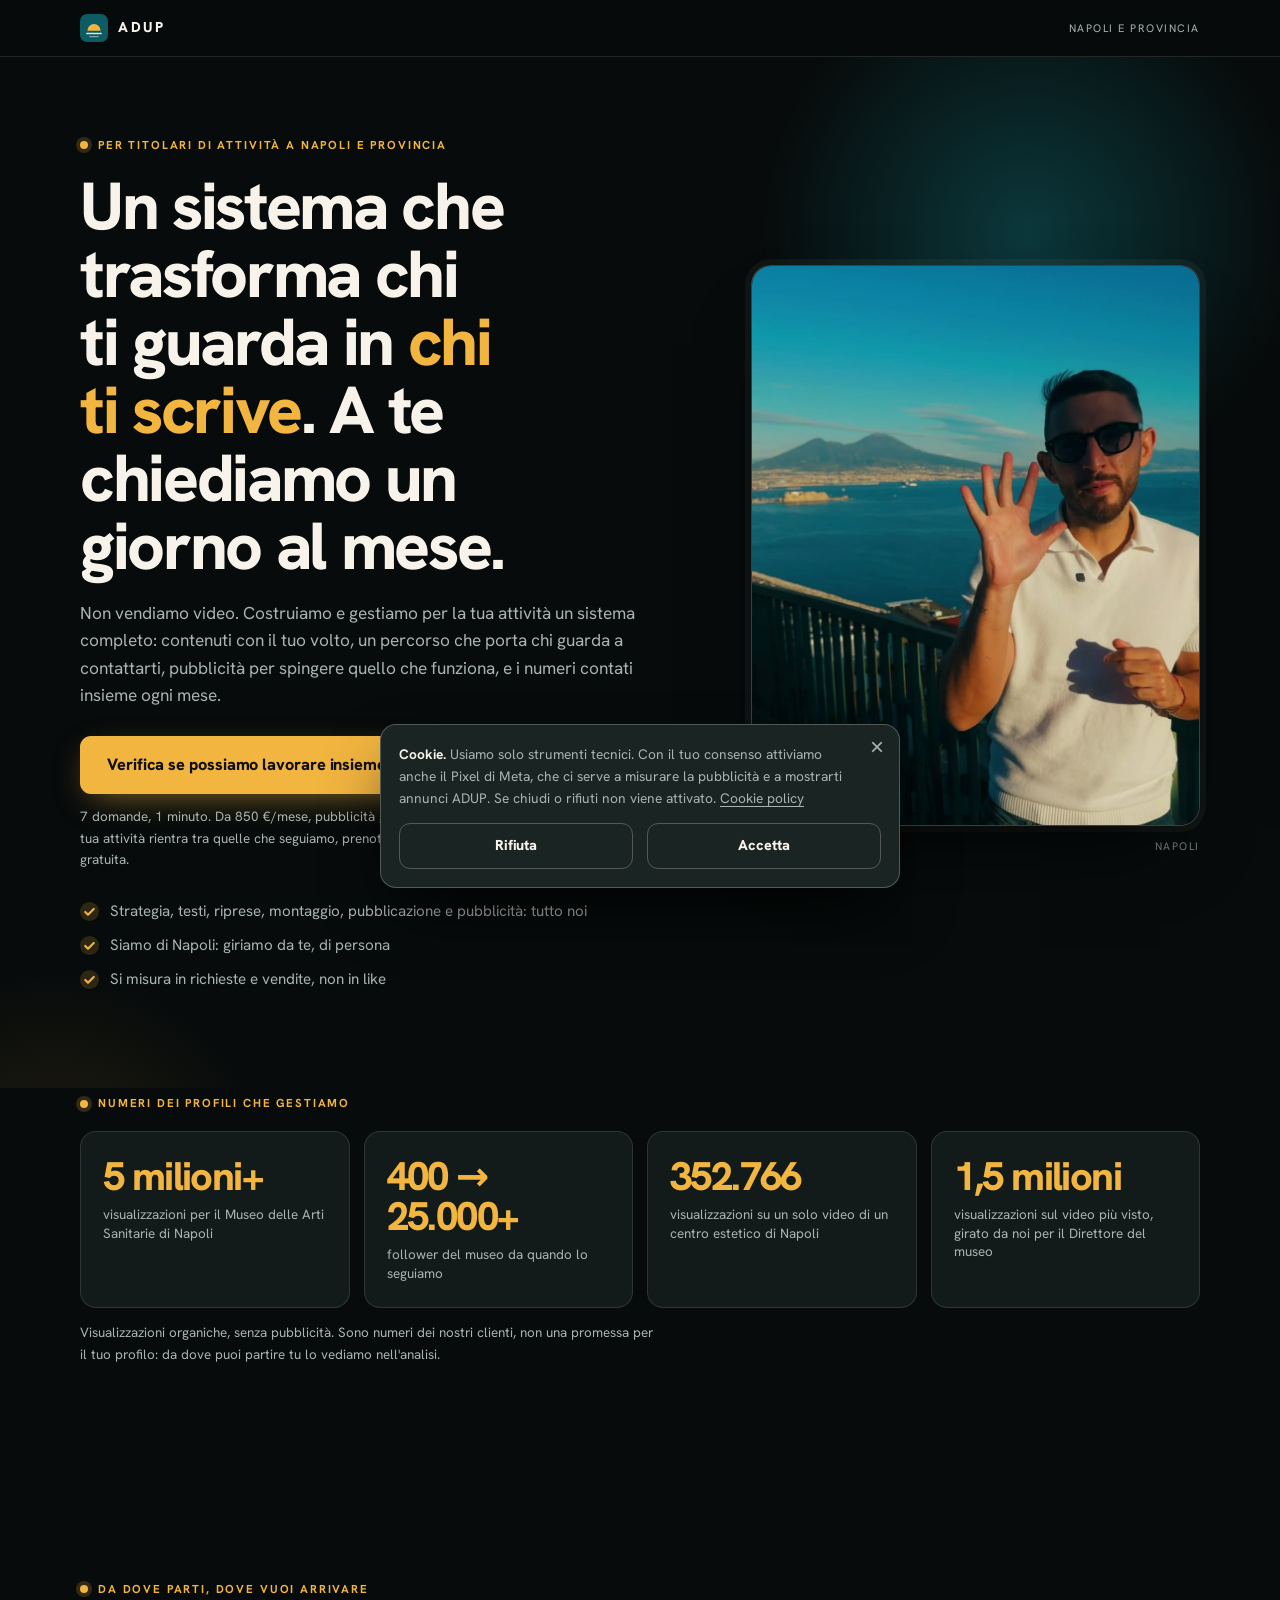
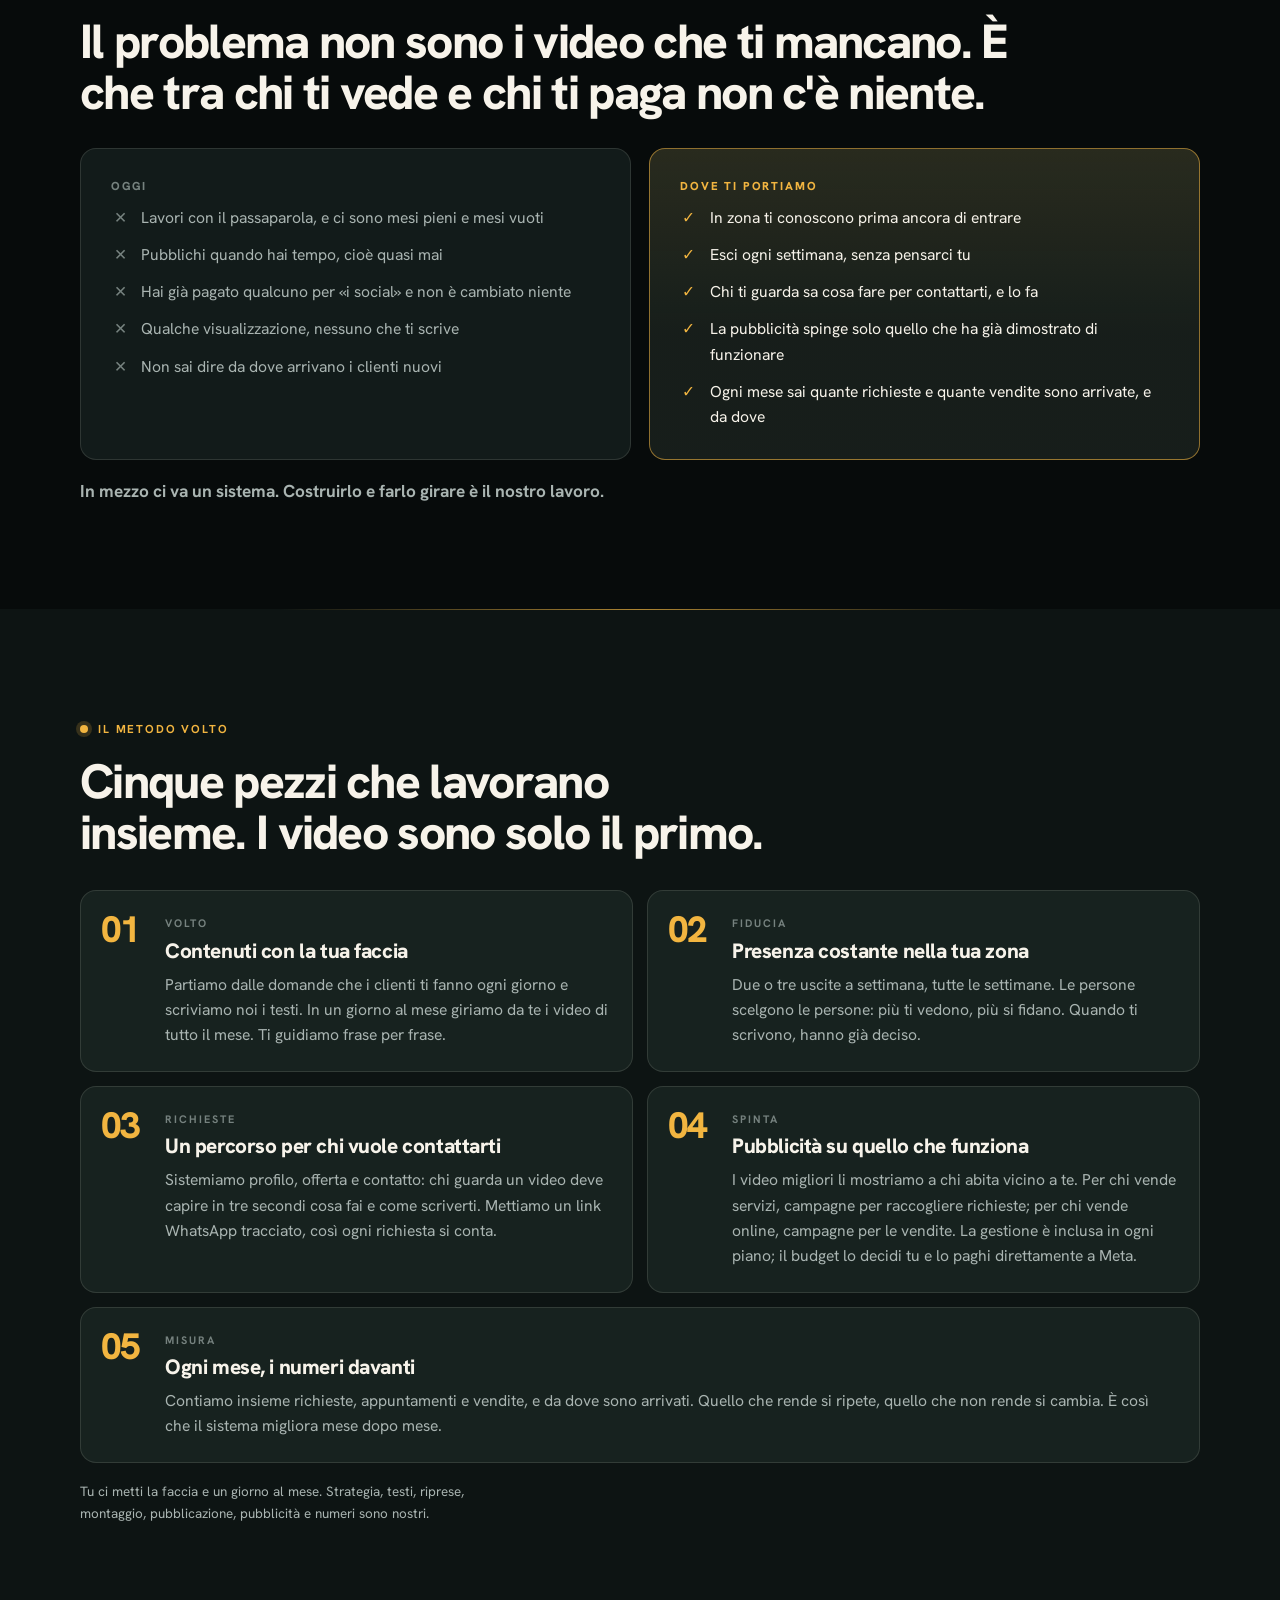
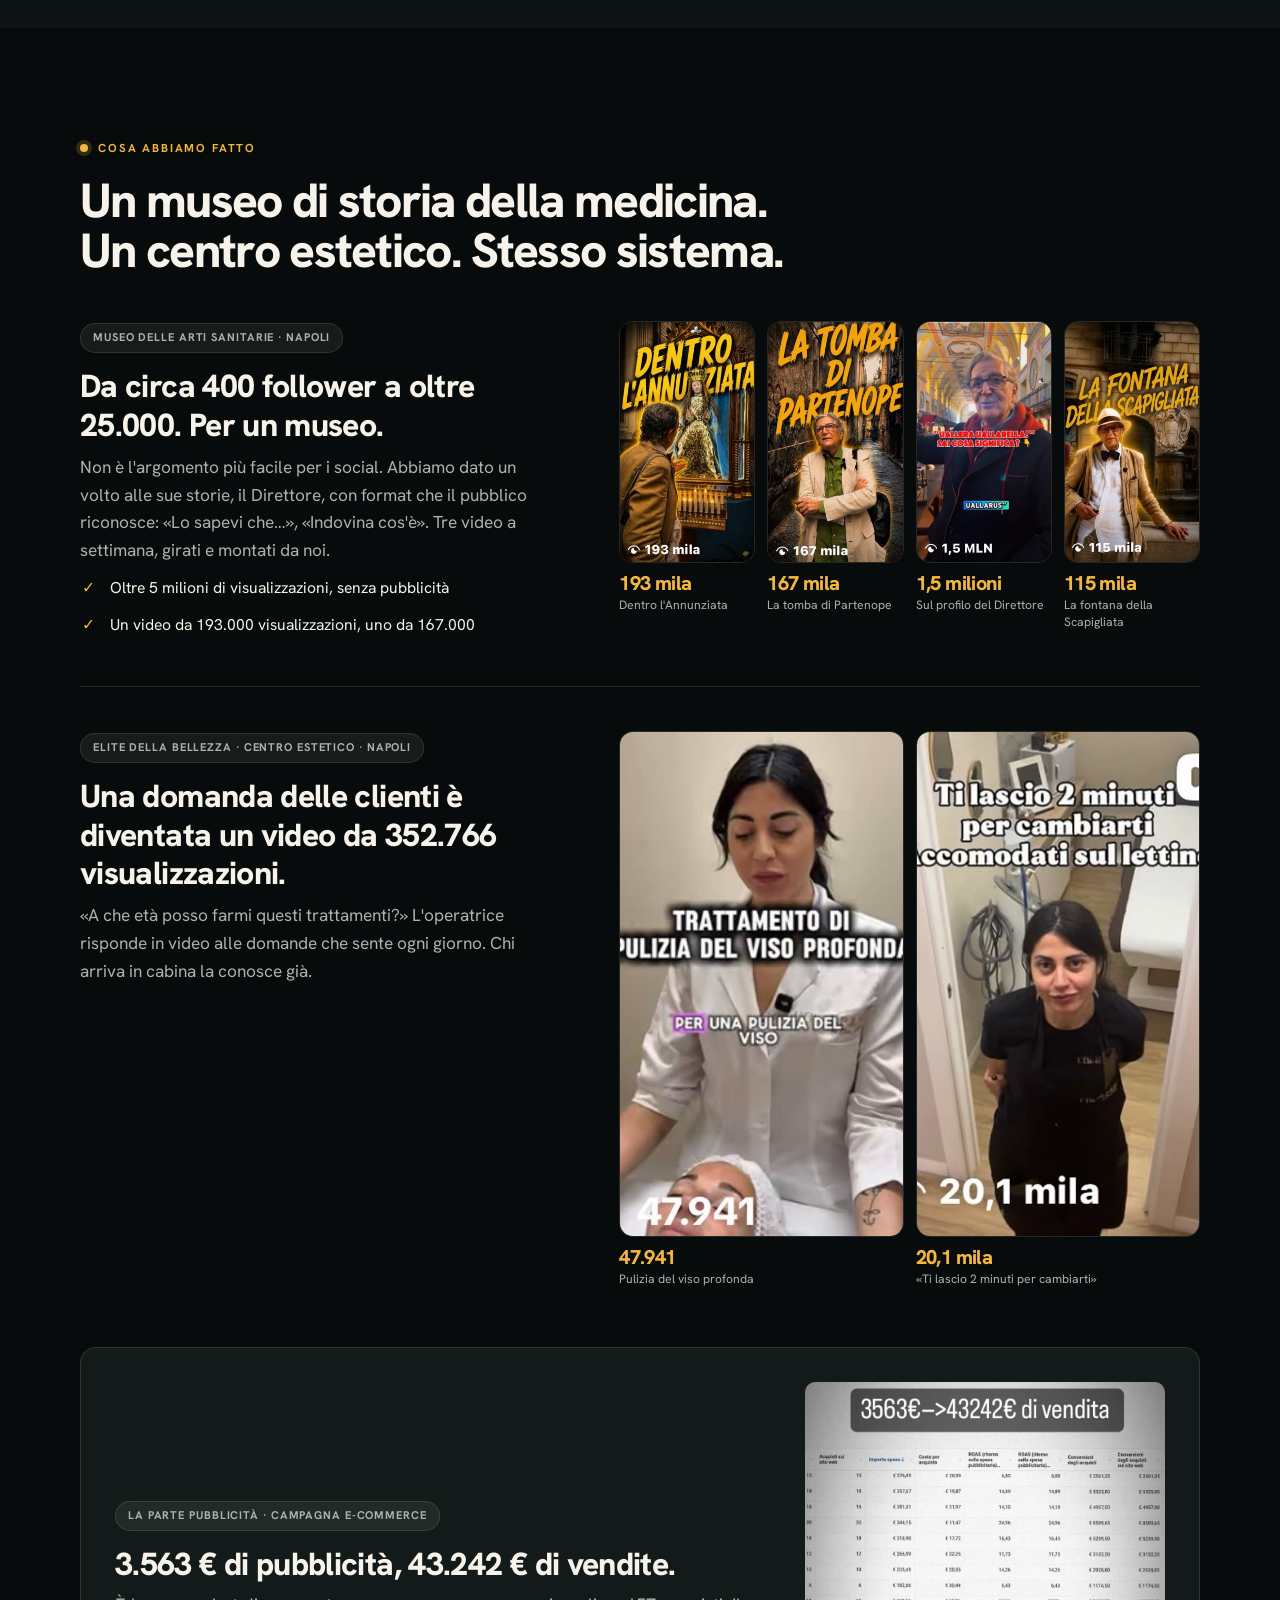
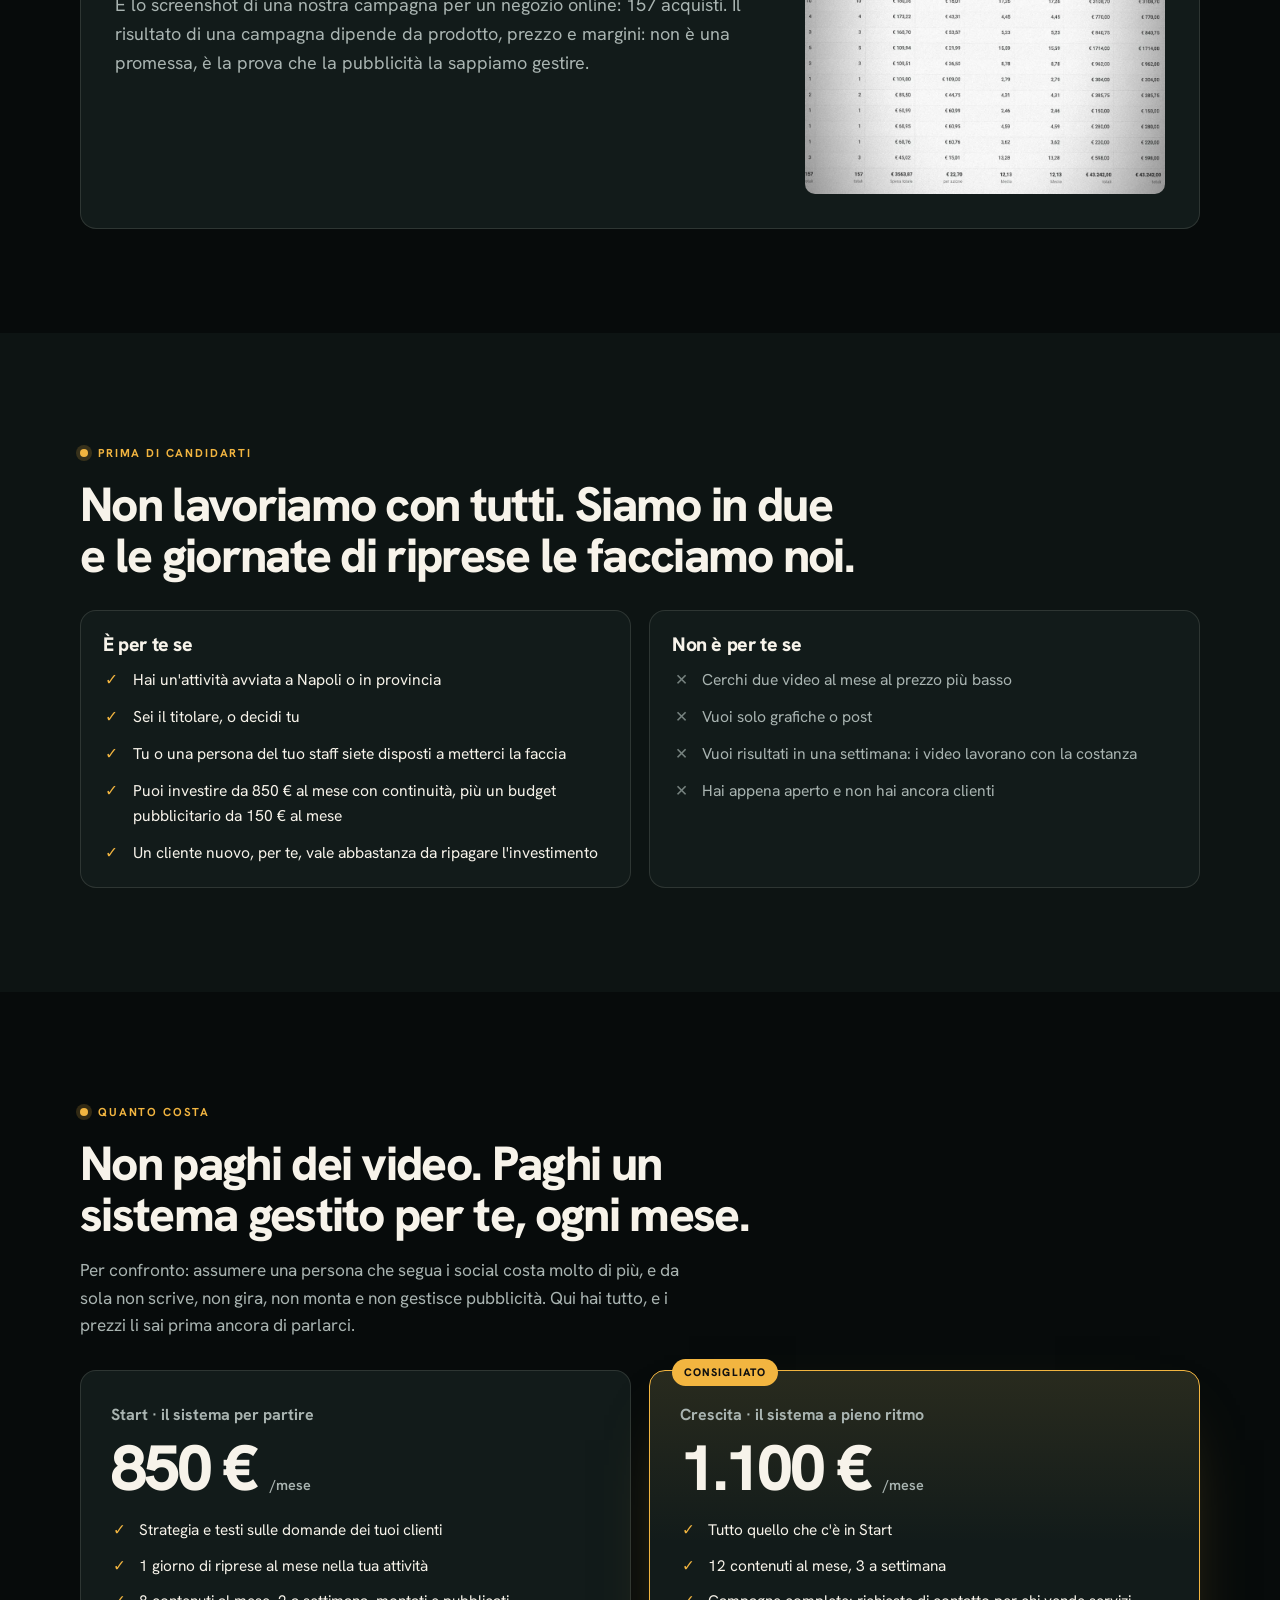
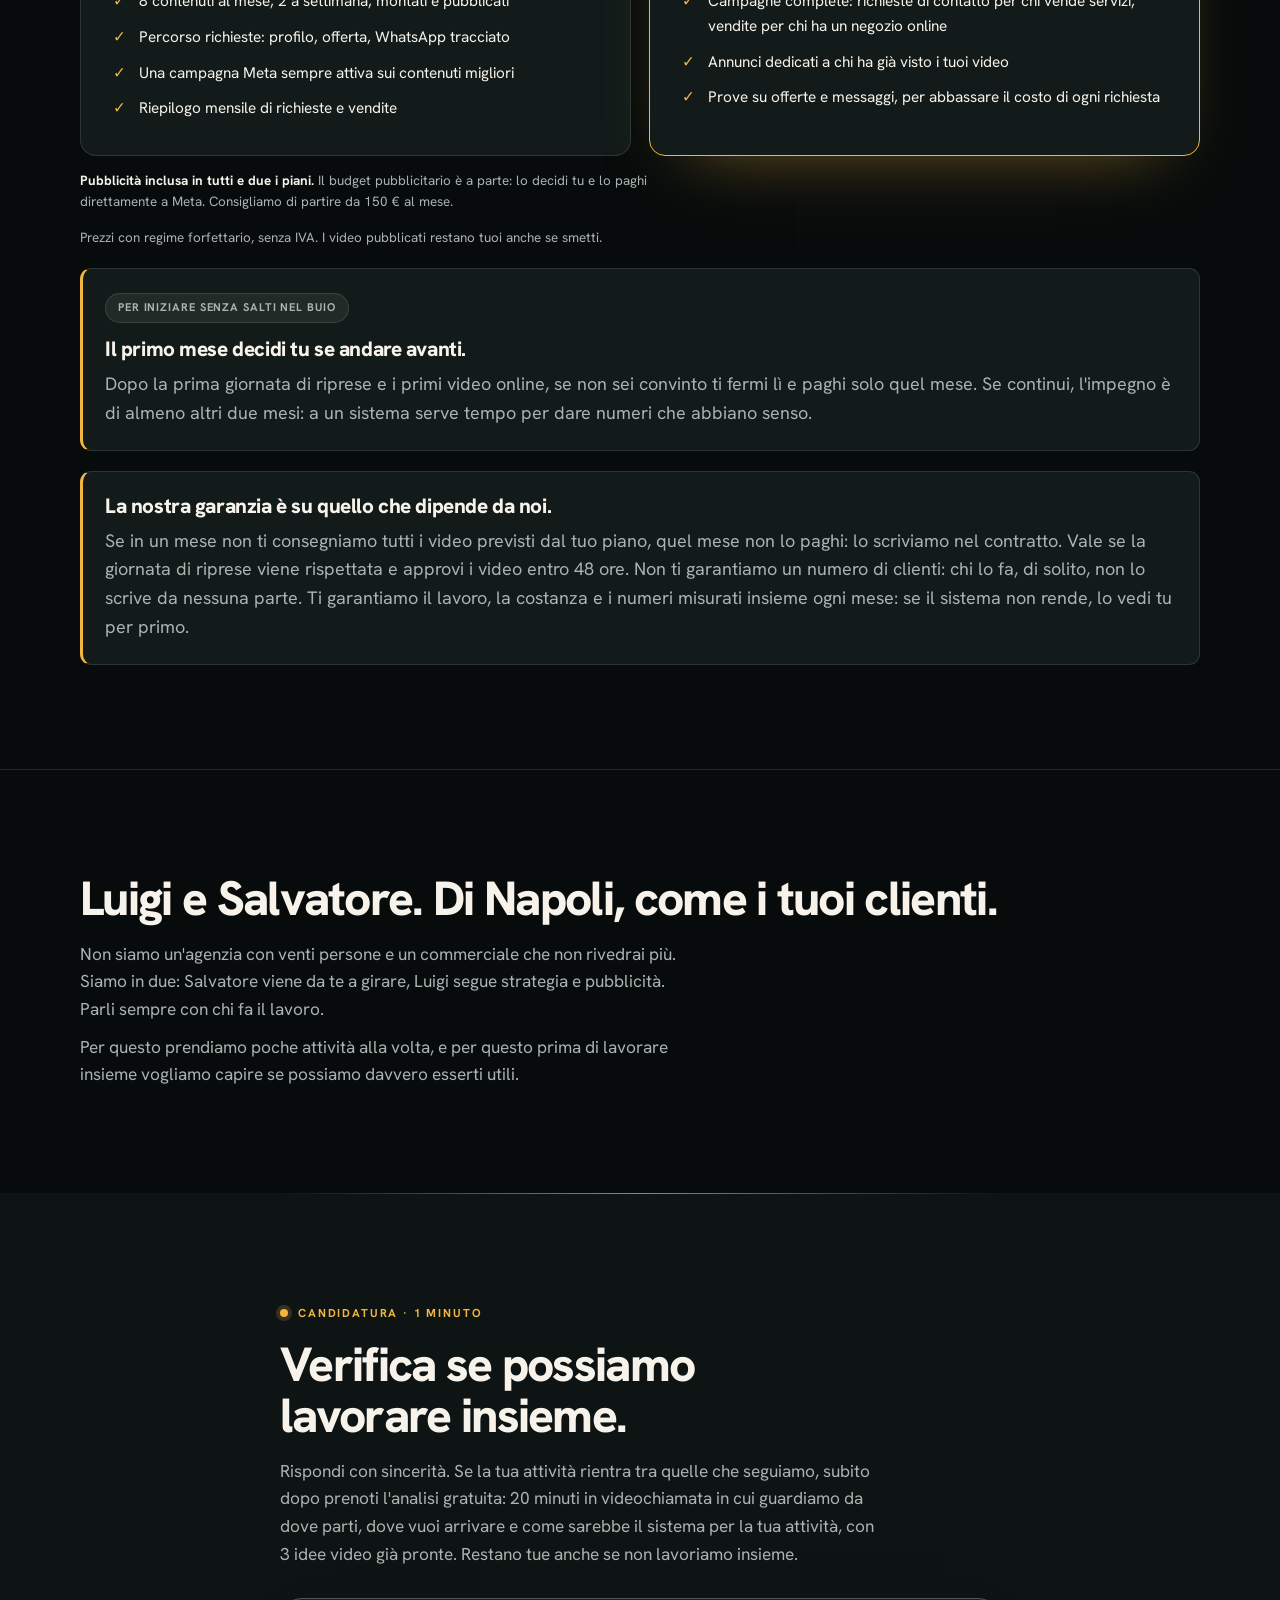
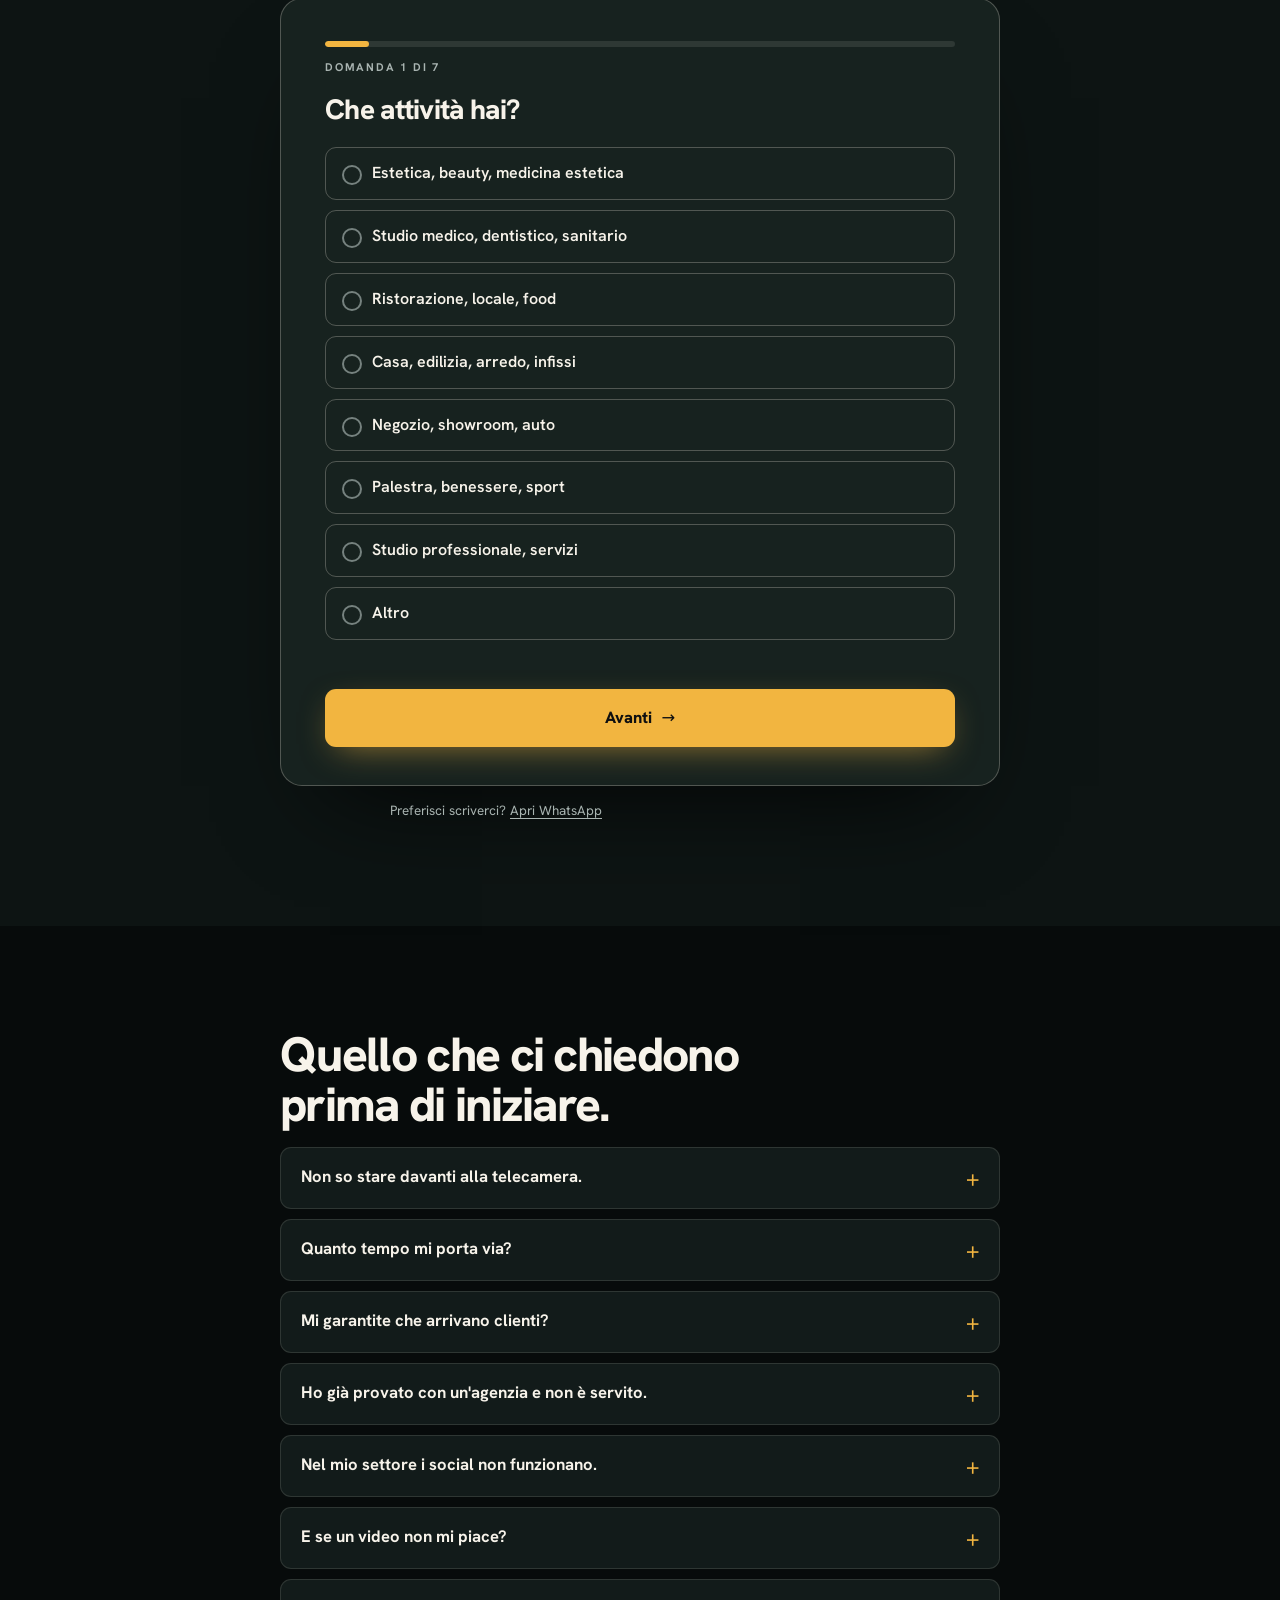
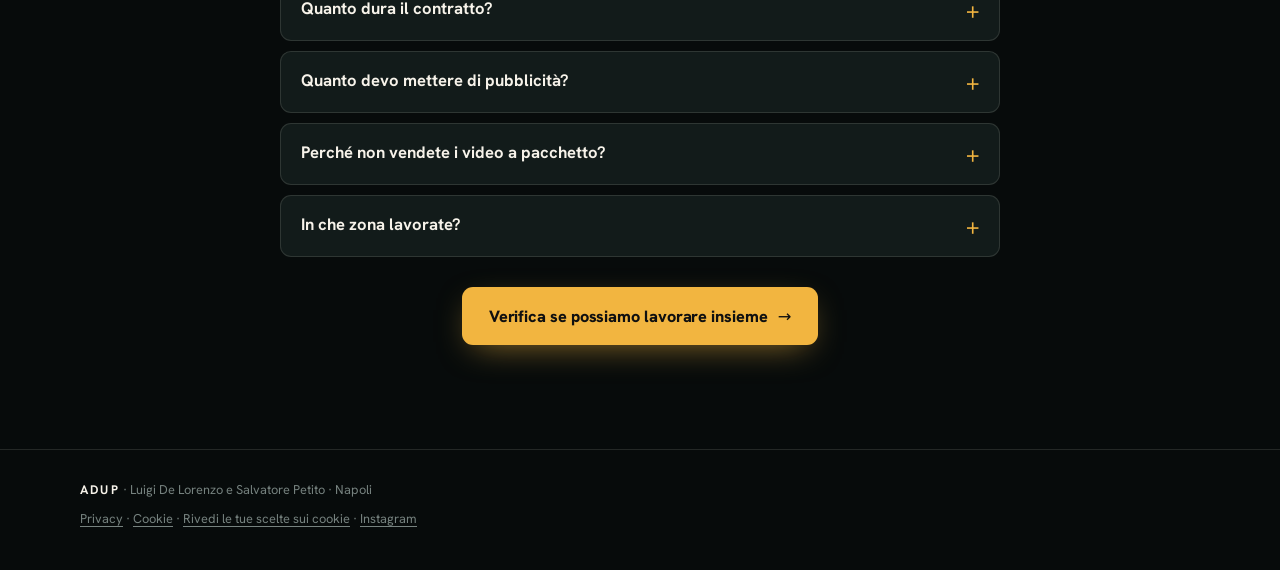
==== commit cd5b7dfa: "Landing candidatura: attiva il Pixel di Meta (dopo consenso ai cookie) Co-Authored-By: Claude Fable " ====
--- a/candidatura/index.html
+++ b/candidatura/index.html
@@ -14,7 +14,7 @@
 <link rel="icon" href="media/logo-adup.png">
 <link rel="preload" href="fonts/hanken.woff2" as="font" type="font/woff2" crossorigin>
 <link rel="stylesheet" href="style.css?v=8">
-<script src="adup.js?v=9"></script>
+<script src="adup.js?v=10"></script>
 </head>
 <body>
 
